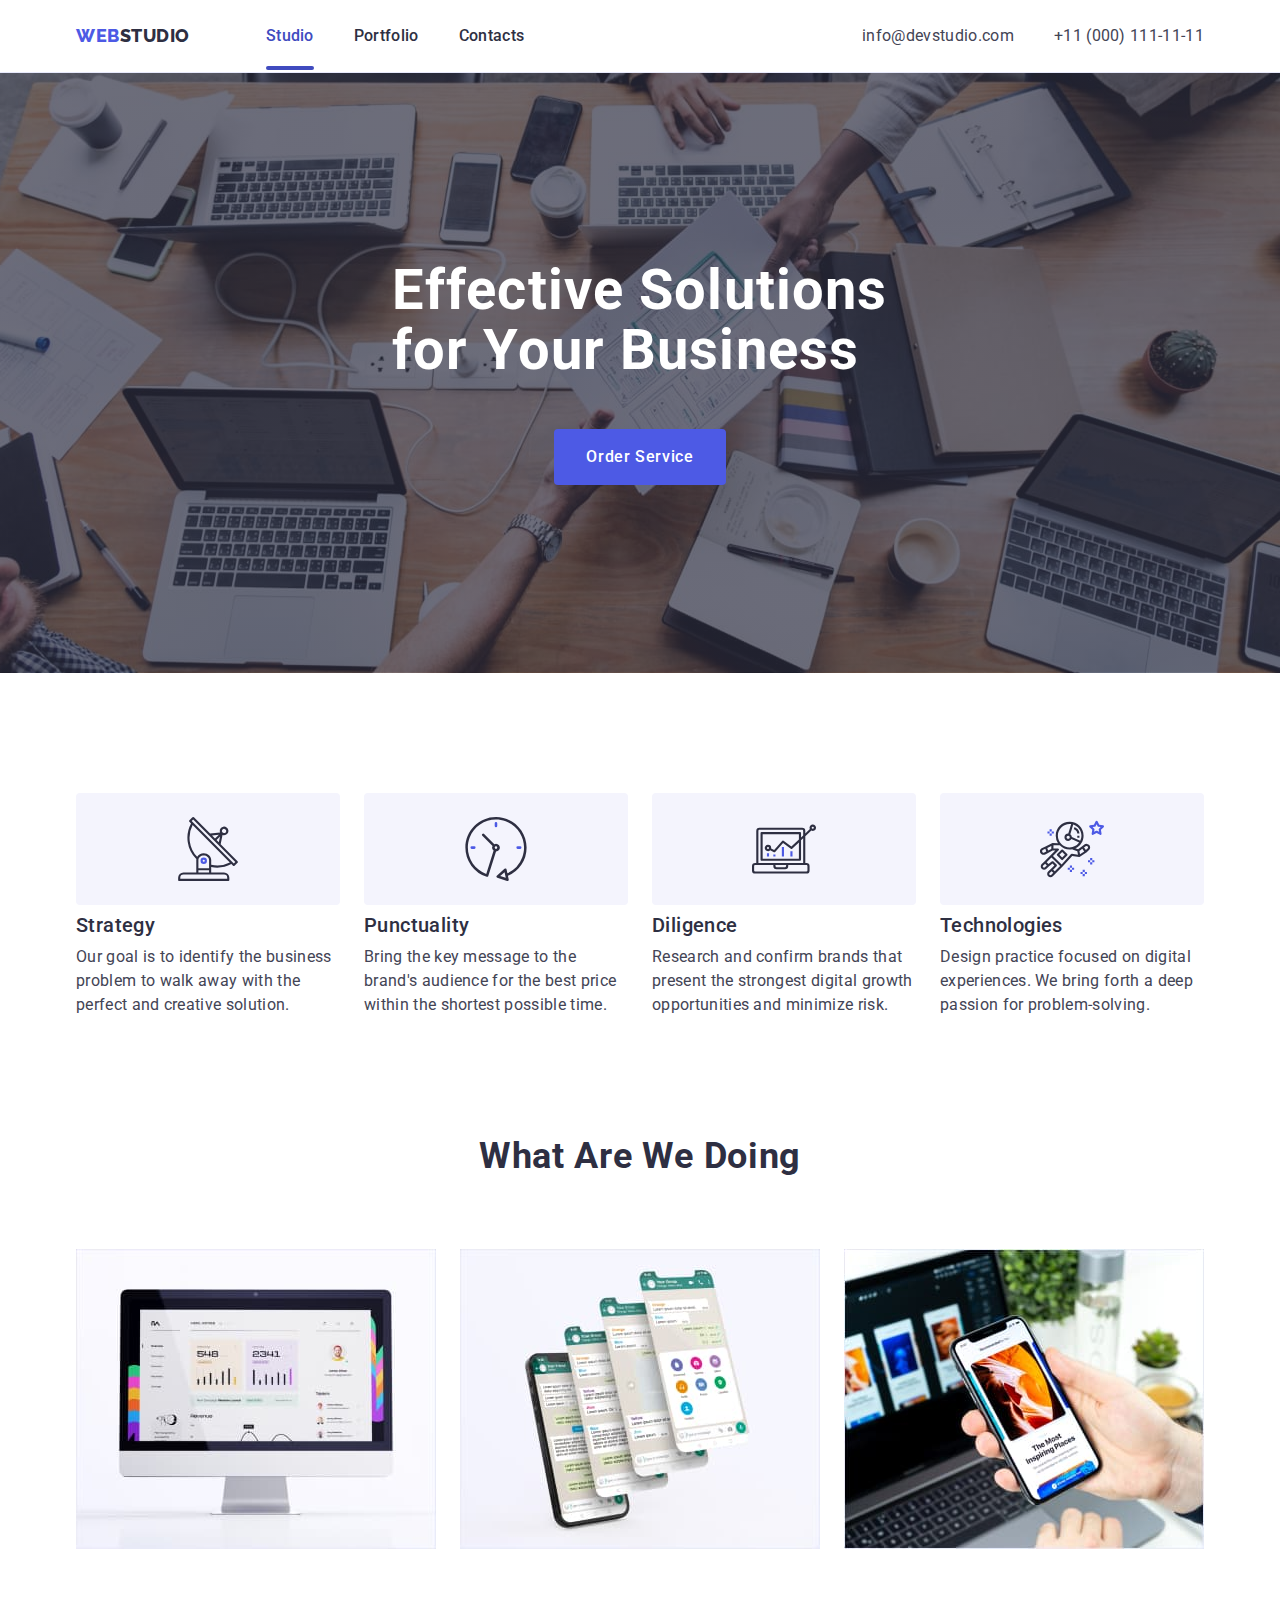
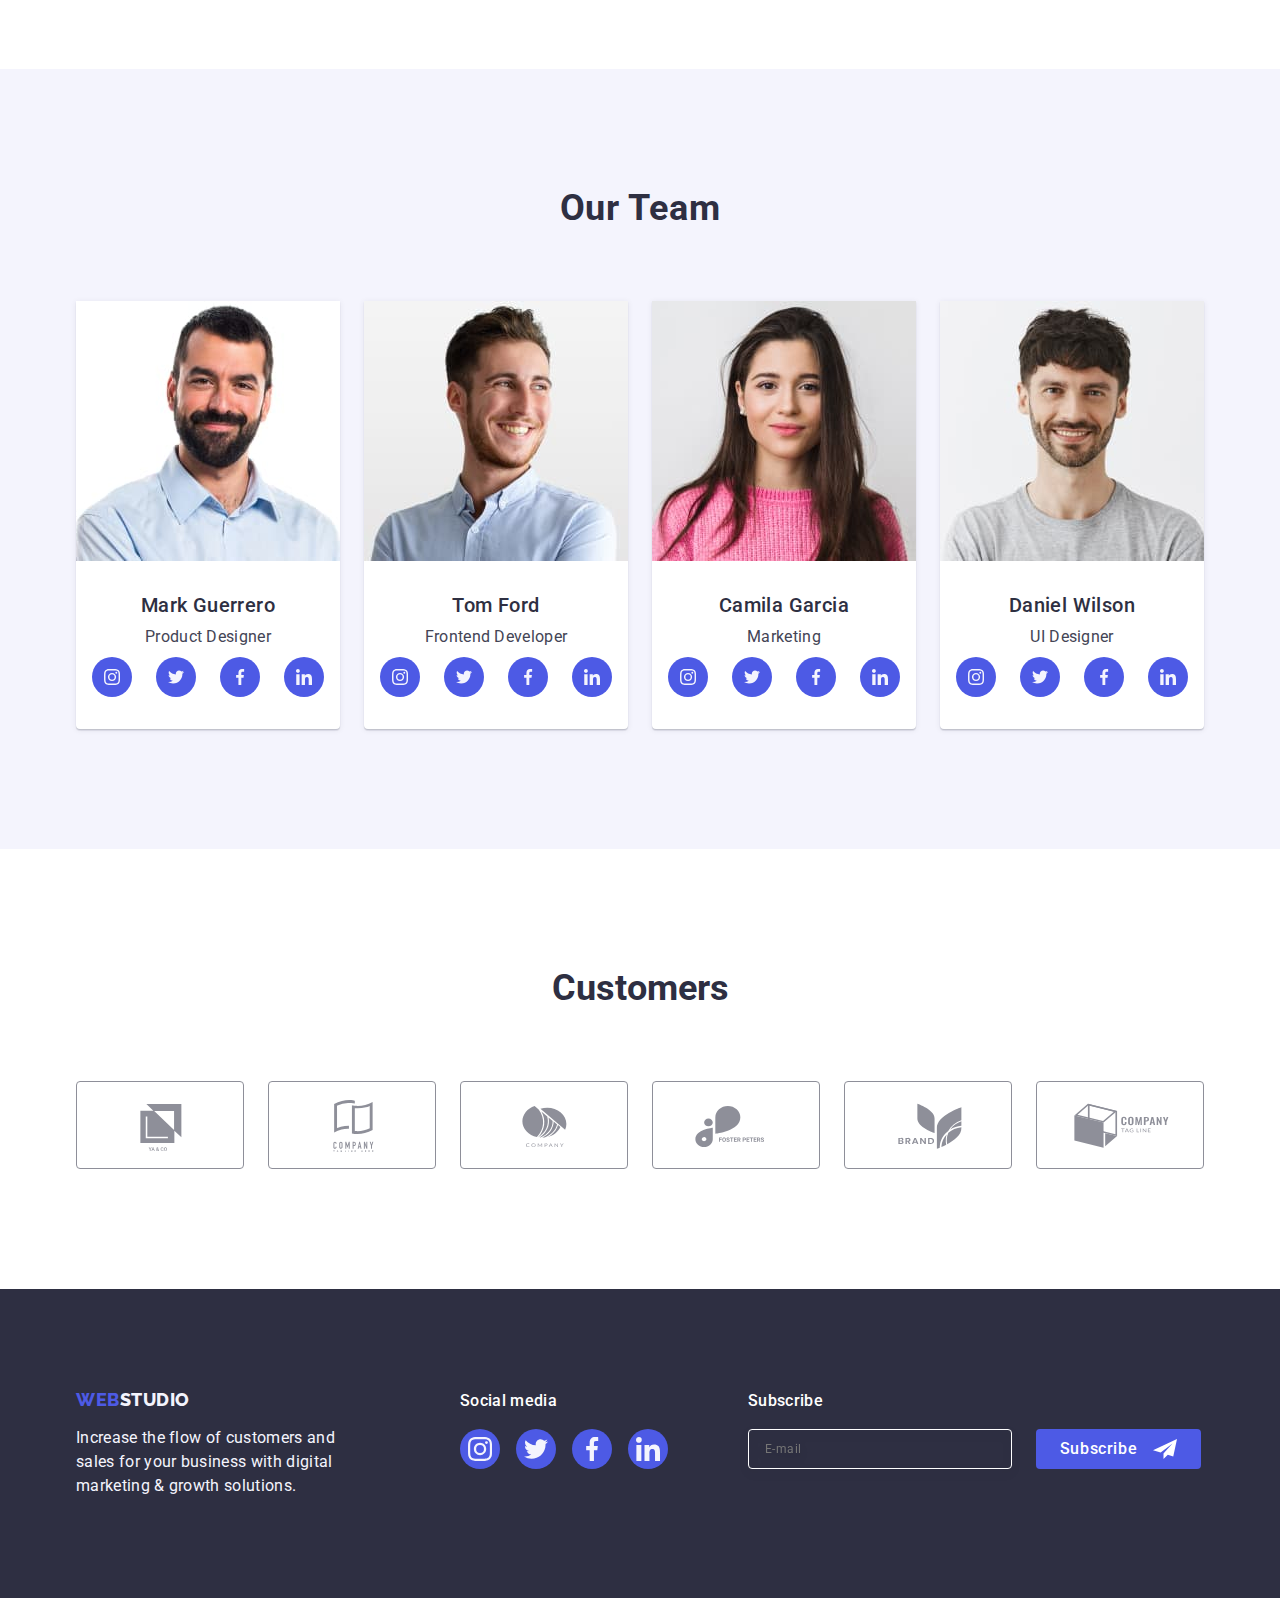
==== index.html @ e128f33f "Initial commit" ====
<!DOCTYPE html>
<html lang="en">
  <head>
    <meta charset="UTF-8" />
    <meta http-equiv="X-UA-Compatible" content="IE=edge" />
    <meta name="viewport" content="width=device-width, initial-scale=1.0" />
    <meta name="description" content="Effective Solutions for Your Business" />
    <title>WEBSTUDIO</title>
    <link type="image/svg" href="./images/header/logo.svg" rel="shortcut icon" />
    <!-- Fonts -->
    <link href="https://fonts.googleapis.com" rel="preconnect" />
    <link href="https://fonts.gstatic.com" rel="preconnect" crossorigin />
    <link
      href="https://fonts.googleapis.com/css2?family=Raleway:wght@800&display=swap"
      rel="stylesheet"
    />
    <link href="https://fonts.googleapis.com" rel="preconnect" />
    <link href="https://fonts.gstatic.com" rel="preconnect" crossorigin />
    <link
      href="https://fonts.googleapis.com/css2?family=Raleway:wght@800&family=Roboto:wght@400;500;700;900&display=swap"
      rel="stylesheet"
    />

    <!-- Normalize -->
    <link
      rel="stylesheet"
      href="https://cdn.jsdelivr.net/npm/modern-normalize@2.0.0/modern-normalize.min.css"
    />

    <!-- Custom styles -->
    <link href="./css/styles.css" rel="stylesheet" />
  </head>
  <body class="page">
    <!-- Header section -->
    <header class="header" id="header">
      <div class="header-container container">
        <nav class="header-nav">
          <a class="header-logo link" href="./index.html">
            Web<span class="logo-durkground">Studio</span>
          </a>
          <ul class="header-list list">
            <li class="header-item">
              <a class="header-link active" href="./index.html">Studio</a>
            </li>
            <li class="header-item">
              <a class="header-link link" href="./portfolio.html">Portfolio</a>
            </li>
            <li class="header-item">
              <a class="header-link link" href>Contacts</a>
            </li>
          </ul>
        </nav>
        <address class="address" id="Con">
          <ul class="address-list">
            <li class="header-contacts-mail">
              <a class="header-contacts link" href="mailto:info@devstudio.com"
                >info@devstudio.com</a
              >
            </li>
            <li class="header-contacts-tel">
              <a class="header-contacts link" href="tel:+110001111111">+11 (000) 111-11-11</a>
            </li>
          </ul>
        </address>
      </div>
    </header>
    <!-- Main block -->
    <main class="main">
      <!-- Hero section -->
      <section class="hero-section" id="section">
        <div class="hero-section-container container">
          <h1 class="hero-title"> Effective Solutions for Your Business </h1>
          <button class="hero-btn" type="button" data-modal-open>Order Service</button>
        </div>
      </section>
      <!--Section 1-->
      <section class="onesection">
        <div class="onesection-container container">
          <h2 class="title visually-hidden">SPDT</h2>
          <ul class="onesection-list list">
            <li class="onesection-item">
              <div class="spdt-thumb">
                <svg class="spdt-icon" width="64" height="64">
                  <use href="./images/icons.svg#icon-antenna"></use>
                </svg>
              </div>
              <h3 class="onesection-subtitle">Strategy</h3>
              <p class="onesection-desc"
                >Our goal is to identify the business problem to walk away with the perfect and
                creative solution.</p
              >
            </li>
            <li class="onesection-item">
              <div class="spdt-thumb">
                <svg class="spdt-icon" width="64" height="64">
                  <use href="./images/icons.svg#icon-clock"></use>
                </svg>
              </div>
              <h3 class="onesection-subtitle">Punctuality</h3>
              <p class="onesection-desc"
                >Bring the key message to the brand's audience for the best price within the
                shortest possible time.</p
              >
            </li>
            <li class="onesection-item">
              <div class="spdt-thumb">
                <svg class="spdt-icon" width="64" height="64">
                  <use href="./images/icons.svg#icon-diagram"></use>
                </svg>
              </div>
              <h3 class="onesection-subtitle">Diligence</h3>
              <p class="onesection-desc"
                >Research and confirm brands that present the strongest digital growth opportunities
                and minimize risk.</p
              >
            </li>
            <li class="onesection-item">
              <div class="spdt-thumb">
                <svg class="spdt-icon" width="64" height="64">
                  <use href="./images/icons.svg#icon-astronaut"></use>
                </svg>
              </div>
              <h3 class="onesection-subtitle">Technologies</h3>
              <p class="onesection-desc"
                >Design practice focused on digital experiences. We bring forth a deep passion for
                problem-solving.</p
              >
            </li>
          </ul>
        </div>
      </section>
      <!--Section 2-->
      <section class="two-section">
        <div class="container">
          <h2 class="section-title">What are we doing</h2>
          <ul class="two-list list">
            <li class="two-item">
              <img
                src="./images/section-2/img-1.jpg"
                alt="computer monitor"
                width="360"
                height="300"
              />
            </li>
            <li class="two-item">
              <img
                src="./images/section-2/img-2.jpg"
                alt="smart  phone screens"
                width="360"
                height="300"
              />
            </li>
            <li class="two-item">
              <img
                src="./images/section-2/img-3.jpg"
                alt="smartphone in hand on the background of a laptop"
                width="360"
                height="300"
              />
            </li>
          </ul>
        </div>
      </section>
      <!--Section 3-->
      <section class="three-section">
        <div class="container">
          <h2 class="section-title">Our Team</h2>
          <ul class="three-list list">
            <li class="three-item">
              <img
                src="./images/section-3/img-1.jpg"
                alt="Mark Guerrero Product Designer"
                width="264"
                height="260"
              />
              <div class="name">
                <h3 class="subtitle-team">Mark Guerrero</h3>
                <p class="team-desc">Product Designer</p>
                <ul class="social-list">
                  <li class="social-networks">
                    <a class="social-soc" href="">
                      <svg class="social-icon" width="16" height="16">
                        <use href="./images/icons.svg#icon-instagram"></use>
                      </svg>
                    </a>
                  </li>
                  <li class="social-networks">
                    <a class="social-soc" href="">
                      <svg class="social-icon" width="16" height="16">
                        <use href="./images/icons.svg#icon-twitter"></use>
                      </svg>
                    </a>
                  </li>
                  <li class="social-networks">
                    <a class="social-soc" href="">
                      <svg class="social-icon" width="16" height="16">
                        <use href="./images/icons.svg#icon-facebook"></use>
                      </svg>
                    </a>
                  </li>
                  <li class="social-networks">
                    <a class="social-soc" href="">
                      <svg class="social-icon" width="16" height="16">
                        <use href="./images/icons.svg#icon-linkedin"></use>
                      </svg>
                    </a>
                  </li>
                </ul>
              </div>
            </li>
            <li class="three-item">
              <img
                src="./images/section-3/img-2.jpg"
                alt="Tom Ford Frontend Developer"
                width="264"
                height="260"
              />
              <div class="name">
                <h3 class="subtitle-team">Tom Ford</h3>
                <p class="team-desc">Frontend Developer</p>
                <ul class="social-list">
                  <li class="social-networks">
                    <a class="social-soc" href="">
                      <svg class="social-icon" width="16" height="16">
                        <use href="./images/icons.svg#icon-instagram"></use>
                      </svg>
                    </a>
                  </li>
                  <li class="social-networks">
                    <a class="social-soc" href="">
                      <svg class="social-icon" width="16" height="16">
                        <use href="./images/icons.svg#icon-twitter"></use>
                      </svg>
                    </a>
                  </li>
                  <li class="social-networks">
                    <a class="social-soc" href="">
                      <svg class="social-icon" width="16" height="16">
                        <use href="./images/icons.svg#icon-facebook"></use>
                      </svg>
                    </a>
                  </li>
                  <li class="social-networks">
                    <a class="social-soc" href="">
                      <svg class="social-icon" width="16" height="16">
                        <use href="./images/icons.svg#icon-linkedin"></use>
                      </svg>
                    </a>
                  </li>
                </ul>
              </div>
            </li>
            <li class="three-item">
              <img
                src="./images/section-3/img-3.jpg"
                alt="Camila Garcia Marketing"
                width="264"
                height="260"
              />
              <div class="name">
                <h3 class="subtitle-team">Camila Garcia</h3>
                <p class="team-desc">Marketing</p>
                <ul class="social-list">
                  <li class="social-networks">
                    <a class="social-soc" href="">
                      <svg class="social-icon" width="16" height="16">
                        <use href="./images/icons.svg#icon-instagram"></use>
                      </svg>
                    </a>
                  </li>
                  <li class="social-networks">
                    <a class="social-soc" href="">
                      <svg class="social-icon" width="16" height="16">
                        <use href="./images/icons.svg#icon-twitter"></use>
                      </svg>
                    </a>
                  </li>
                  <li class="social-networks">
                    <a class="social-soc" href="">
                      <svg class="social-icon" width="16" height="16">
                        <use href="./images/icons.svg#icon-facebook"></use>
                      </svg>
                    </a>
                  </li>
                  <li class="social-networks">
                    <a class="social-soc" href="">
                      <svg class="social-icon" width="16" height="16">
                        <use href="./images/icons.svg#icon-linkedin"></use>
                      </svg>
                    </a>
                  </li>
                </ul>
              </div>
            </li>
            <li class="three-item">
              <img
                src="./images/section-3/img-4.jpg"
                alt="Daniel Wilson UI Designer"
                width="264"
                height="260"
              />
              <div class="name">
                <h3 class="subtitle-team">Daniel Wilson</h3>
                <p class="team-desc">UI Designer</p>
                <ul class="social-list">
                  <li class="social-networks">
                    <a class="social-soc" href="">
                      <svg class="social-icon" width="16" height="16">
                        <use href="./images/icons.svg#icon-instagram"></use>
                      </svg>
                    </a>
                  </li>
                  <li class="social-networks">
                    <a class="social-soc" href="">
                      <svg class="social-icon" width="16" height="16">
                        <use href="./images/icons.svg#icon-twitter"></use>
                      </svg>
                    </a>
                  </li>
                  <li class="social-networks">
                    <a class="social-soc" href="">
                      <svg class="social-icon" width="16" height="16">
                        <use href="./images/icons.svg#icon-facebook"></use>
                      </svg>
                    </a>
                  </li>
                  <li class="social-networks">
                    <a class="social-soc" href="">
                      <svg class="social-icon" width="16" height="16">
                        <use href="./images/icons.svg#icon-linkedin"></use>
                      </svg>
                    </a>
                  </li>
                </ul>
              </div>
            </li>
          </ul>
        </div>
      </section>
      <!--  Section 4 -->
      <section class="four-section">
        <div class="four-section-container container">
          <h2 class="four-section-title"> Customers </h2>
          <ul class="client-list">
            <li class="four-item">
              <a class="four-network" href="">
                <svg class="cus-icon" width="104" height="56">
                  <use href="./images/icons.svg#icon-Logo1"></use>
                </svg>
              </a>
            </li>
            <li class="four-item">
              <a class="four-network" href="">
                <svg class="cus-icon" width="104" height="56">
                  <use href="./images/icons.svg#icon-Logo2"></use>
                </svg>
              </a>
            </li>
            <li class="four-item">
              <a class="four-network" href="">
                <svg class="cus-icon" width="104" height="56">
                  <use href="./images/icons.svg#icon-Logo3"></use>
                </svg>
              </a>
            </li>
            <li class="four-item">
              <a class="four-network" href="">
                <svg class="cus-icon" width="104" height="56">
                  <use href="./images/icons.svg#icon-Logo4"></use>
                </svg>
              </a>
            </li>
            <li class="four-item">
              <a class="four-network" href="">
                <svg class="cus-icon" width="104" height="56">
                  <use href="./images/icons.svg#icon-Logo5"></use>
                </svg>
              </a>
            </li>
            <li class="four-item">
              <a class="four-network" href="">
                <svg class="cus-icon" width="104" height="56">
                  <use href="./images/icons.svg#icon-Logo6"></use>
                </svg>
              </a>
            </li>
          </ul>
        </div>
      </section>
    </main>
    <!-- Footer section -->
    <footer class="footer">
      <div class="footer-container container">
        <div class="footer-logo-p">
          <a class="footer-logo link" href="./index.html">
            Web<span class="logo-lightground">Studio</span>
          </a>
          <p class="footer-text">
            Increase the flow of customers and sales for your business with digital marketing &
            growth solutions.
          </p>
        </div>
        <div class="footer-social">
          <p class="footer-social-text"> Social media </p>
          <ul class="footer-social-list">
            <li class="social-item">
              <a class="social-sss" href="">
                <svg class="social-icons" width="24" height="24">
                  <use href="./images/icons.svg#icon-instagram"></use>
                </svg>
              </a>
            </li>
            <li class="social-item">
              <a class="social-sss" href="">
                <svg class="social-icons" width="24" height="24">
                  <use href="./images/icons.svg#icon-twitter"></use>
                </svg>
              </a> </li
            ><li class="social-item">
              <a class="social-sss" href="">
                <svg class="social-icons" width="24" height="24">
                  <use href="./images/icons.svg#icon-facebook"></use>
                </svg>
              </a> </li
            ><li class="social-item">
              <a class="social-sss" href="">
                <svg class="social-icons" width="24" height="24">
                  <use href="./images/icons.svg#icon-linkedin"></use>
                </svg>
              </a>
            </li>
          </ul>
        </div>
        <div class="footer-bottom">
          <p class="footer-bottom-text">Subscribe</p>
          <form class="subscribe-form" name="subscribe_form">
            <label class="subscribe-form-label">
              <input
                class="subscribe-form-input"
                type="email"
                name="subscribe-form-email"
                placeholder="E-mail"
              />
            </label>
            <button class="footer-btn" type="submit">
              Subscribe
              <svg class="footer-btn-icon" width="24" height="24">
                <use href="./images/icons.svg#icon-send"></use>
              </svg>
            </button>
          </form>
        </div>
      </div>
    </footer>

    <!-- Modal window -->
    <div class="backdrop is-hidden" data-modal>
      <div class="modal">
        <button class="modal-btn" type="button" data-modal-close>
          <svg class="modal-icon" width="8" height="8">
            <use href="./images/icons.svg#icon-x-close"></use>
          </svg>
        </button>
        <p class="modal-caption">Leave your contacts and we will call you back</p>
        <form class="modal-form">
          <div class="modal-form-field">
            <label class="modal-form-label" for="user-name">Name</label>
            <div class="modal-form-forinput">
              <input class="modal-form-input" id="user-name" name="user-name" type="text" />
              <svg class="modal-form-icon" width="18" height="24">
                <use href="./images/icons.svg#name-icon"></use>
              </svg>
            </div>
          </div>
          <div class="modal-form-field">
            <label class="modal-form-label" for="user-phone">Phone</label>
            <div class="modal-form-forinput">
              <input class="modal-form-input" id="user-phone" name="user-phone" type="text" />
              <svg class="modal-form-icon" width="18" height="24">
                <use href="./images/icons.svg#phone-icon"></use>
              </svg>
            </div>
          </div>
          <div class="modal-form-field">
            <label class="modal-form-label" for="user-email">Email</label>
            <div class="modal-form-forinput">
              <input class="modal-form-input" id="user-email" name="user-email" type="text" />
              <svg class="modal-form-icon" width="18" height="24">
                <use href="./images/icons.svg#email-icon"></use>
              </svg>
            </div>
          </div>
          <div class="modal-form-comment">
            <label class="modal-form-label" for="user-comment">Comment</label>
            <textarea
              class="modal-form-text"
              id="user-comment"
              name="user-comment"
              placeholder="Text input"
            ></textarea>
          </div>
          <div class="modal-form-agree">
            <input
              class="modal-form-checkbox visually-hidden"
              id="user-privacy"
              type="checkbox"
              value="true"
              name="user-privacy"
            />
            <label class="modal-form-agreement" for="user-privacy">
              <span class="modal-form-custom-checkbox">
                <svg class="modal-form-checkbox-icon" width="10" height="8">
                  <use href="./images/icons.svg#icon-vector"></use>
                </svg>
              </span>
              I accept the terms and conditions of the
              <a class="modal-form-link" href="#">Privacy Policy</a>
            </label>
          </div>
          <button class="modal-form-btn" type="submit">Send</button>
        </form>
      </div>
    </div>

    <script src="./js/modal.js"></script>
  </body>
</html>
---- css/styles.css ----
:root {
  /* Font */
  --primary-font: Roboto, sans-serif;
  --secondary-font: Raleway, sans-serif;

  /* Colors */
  --main-dark-cl: #111111;
  --main-light-cl: #ffffff;
  --accent-cl: #2e2f42;
  --accent-hh: #434455;
  --accent-bt: #4d5ae5;
  --accent-btbg: #f4f4fd;

  /* Others */
}
/*common styles*/
.page {
  font-family: 'Roboto', sans-serif;
  color: #434455;
  background-color: #ffffff;
}
/* Reset */
h1,
h2,
h3,
h4,
h5,
h6,
p {
  margin: 0;
}

img {
  display: block;
}

.list,
ul,
ol {
  list-style: none;
  margin: 0;
  padding: 0;
}

.link,
a {
  color: currentColor;
  text-decoration: none;
}

.btn,
button {
  font-family: inherit;
  cursor: pointer;
}

/* Base styles */

.container {
  width: 1158px;
  margin-left: auto;
  margin-right: auto;
  padding-left: 15px;
  padding-right: 15px;
}

/*header*/
.header {
  border-bottom: 1px solid #e7e9fc;
  box-shadow: 0px 2px 1px rgba(46, 47, 66, 0.08), 0px 1px 1px rgba(46, 47, 66, 0.16),
    0px 1px 6px rgba(46, 47, 66, 0.08);
}

.header-container {
  display: flex;
  align-items: center;
  justify-content: space-between;
}

.header-nav {
  display: flex;
  align-items: center;
  padding: 24px 0;
}

.header-logo {
  display: flex;
  align-items: center;
  margin-right: 76px;
  font-family: 'Raleway', sans-serif;
  font-weight: 800;
  font-size: 18px;
  line-height: 1.17;
  color: var(--accent-bt);
  letter-spacing: 0.03em;
  text-transform: uppercase;
}

.logo-durkground {
  color: #2e2f42;
}

.header-list {
  display: flex;
  align-items: center;
  gap: 40px;
  list-style: none;
  font-weight: 500;
  line-height: 1.5;
  letter-spacing: 0.02em;
  color: var(--accent-cl);
  text-decoration: none;
}

.header-item {
}

.header-link {
  position: relative;
  padding-top: 24px;
  padding-bottom: 24px;
  text-decoration: none;
  font-weight: 500;
  line-height: 1.5;
  letter-spacing: 0.02em;
  color: var(--accent-cl);

  transition: color 250ms cubic-bezier(0.4, 0, 0.2, 1);
}

.header .link:hover,
.header .link:focus {
  color: #404bbf;
}

.header-link.active {
  color: #404bbf;
}

.header-link.active::after {
  content: '';
  position: absolute;
  left: 0;
  bottom: -1px;
  height: 4px;
  width: 100%;
  color: #404bbf;
  background-color: #404bbf;
  border-radius: 2px;
}

.address {
  font-style: normal;
  line-height: 1.5;
  letter-spacing: 0.02em;
}
.address-list {
  font-weight: 400;
  display: flex;
  align-items: center;
  gap: 40px;
  list-style: none;
  line-height: 1.5;
  letter-spacing: 0.02em;
  color: #434455;
}

.header-contacts-mail {
}

.header-contacts {
  transition: color 250ms cubic-bezier(0.4, 0, 0.2, 1);
}

.header-contacts-tel {
}

/*hero*/
.hero-section {
  padding-top: 188px;
  padding-bottom: 188px;

  background: #2e2f42;
  margin: 0 auto;
  background-image: linear-gradient(rgba(46, 47, 66, 0.7), rgba(46, 47, 66, 0.7)),
    url(../images/hero-image/people-office.jpg);
  max-width: 1440px;
  background-repeat: no-repeat;
  background-position: center;
  background-size: cover;
}

.hero-section-container {
}

.hero-title {
  max-width: 496px;
  margin-bottom: 56px;
  display: block;
  margin: 0 auto;

  margin-bottom: 48px;
  font-weight: 700;
  font-size: 56px;
  line-height: 1.07;
  letter-spacing: 0.02em;
  color: var(--main-light-cl);
}

.hero-btn {
  display: block;
  margin: 0 auto;
  padding: 16px 32px;
  min-width: 169px;
  height: 56px;
  border: none;
  font-weight: 500;
  font-size: 16px;
  line-height: 1.5;
  color: var(--main-light-cl);
  background-color: var(--accent-bt);
  border-radius: 4px;
  letter-spacing: 0.04em;
  cursor: pointer;
  transition: background-color 250ms cubic-bezier(0.4, 0, 0.2, 1);
}
.hero-btn:hover,
.hero-btn:focus {
  background-color: #404bbf;
}

/*one*/
.onesection {
  padding-top: 120px;
  padding-bottom: 120px;
}

.visually-hidden {
  position: absolute;
  width: 1px;
  height: 1px;
  margin: -1px;
  border: 0;
  padding: 0;

  white-space: nowrap;
  clip-path: inset(100%);
  clip: rect(0 0 0 0);
  overflow: hidden;
}

.onesection-list {
  gap: 24px;
  list-style: none;
  display: flex;
  justify-content: space-between;
}
.onesection-item {
  width: 264px;
}

.onesection-subtitle {
  margin-bottom: 8px;
  font-weight: 500;
  font-size: 20px;
  line-height: 1.2;
  letter-spacing: 0.02em;
  color: var(--accent-cl);
}

.onesection-desc {
  font-size: 16px;
  line-height: 1.5;
  letter-spacing: 0.02em;
  color: var(--accent-hh);
}

.spdt-thumb {
  display: flex;
  align-items: center;
  justify-content: center;
  height: 112px;
  background-color: #f4f4fd;
  border-radius: 4px;
  margin-bottom: 8px;
}

/*two*/
.two-section {
  padding-bottom: 120px;
}

.section-title {
  margin-bottom: 72px;
  font-weight: 700;
  font-size: 36px;
  line-height: 1.11;
  text-align: center;
  letter-spacing: 0.02em;
  text-transform: capitalize;
  color: #2e2f42;
}
.two-list {
  display: flex;
  gap: 24px;
  justify-content: space-between;
}

/*three*/
.three-section {
  padding-top: 120px;
  padding-bottom: 120px;
  background-color: var(--accent-btbg);
}

.section-title {
  font-size: 36px;
  line-height: 1.11;
  text-align: center;
  letter-spacing: 0.02em;
  text-transform: capitalize;
  color: var(--accent-cl);
}

.three-list {
  display: flex;
  gap: 24px;
  justify-content: space-between;
}

.subtitle-team {
  margin-bottom: 8px;
  text-align: center;
  font-weight: 500;
  font-size: 20px;
  line-height: 1.2;
  letter-spacing: 0.02em;
  color: #2e2f42;
}
.team-desc {
  text-align: center;
  font-weight: 400;
  font-size: 16px;
  line-height: 1.5;
  letter-spacing: 0.02em;
  color: #434455;
  margin-bottom: 8px;
}

.name {
  padding: 32px 0;
}

.social-list {
  display: flex;
  justify-content: center;
  gap: 24px;
}

.social-networks {
  width: 40px;
  height: 40px;
}

.social-soc {
  width: 100%;
  height: 100%;
  background-color: var(--accent-bt);
  border-radius: 50%;
  display: flex;
  align-items: center;
  justify-content: center;

  transition: background-color 250ms cubic-bezier(0.4, 0, 0.2, 1);
}

.social-soc:hover,
.social-soc:focus {
  background-color: #404bbf;
}

.social-icon {
  fill: var(--accent-btbg);
}

.three-item {
  border-radius: 0px 0px 4px 4px;
  background-color: #ffffff;
  box-shadow: 0px 1px 6px rgba(46, 47, 66, 0.08), 0px 1px 1px rgba(46, 47, 66, 0.16),
    0px 2px 1px rgba(46, 47, 66, 0.08);
}

/*four*/
.four-section {
  padding-top: 120px;
  padding-bottom: 120px;
}

.four-section-title {
  font-size: 36px;
  line-height: 1.11;
  color: var(--accent-cl);
  margin-bottom: 72px;
  text-align: center;
}

.client-list {
  display: flex;
  gap: 24px;
}

.four-item {
  width: calc((100% - 120px) / 6);
  height: 88px;
}

.four-network {
  width: 100%;
  height: 100%;
  border: 1px solid #8e8f99;
  border-radius: 4px;
  display: flex;
  align-items: center;
  justify-content: center;
  color: #8e8f99;
  transition: border-color 250ms cubic-bezier(0.4, 0, 0.2, 1),
    color 250ms cubic-bezier(0.4, 0, 0.2, 1);
}

.four-network:hover,
.four-network:focus {
  border-color: #404bbf;
  color: #404bbf;
}

.cus-icon {
  fill: currentColor;
}

/*portfolio*/
.section-portfolio {
  padding-top: 96px;
  padding-bottom: 120px;
}

.section-portfolio-list {
  display: flex;
  justify-content: center;
  margin-bottom: 72px;
  gap: 24px;
}

.portfolio-btn-one {
  padding: 12px 24px;
  border: 1px solid #e7e9fc;
  border-radius: 4px;
  font-family: 'Roboto', sans-serif;
  font-weight: 500;
  font-size: 16px;
  line-height: 1.5;
  letter-spacing: 0.04em;
  cursor: pointer;
  color: var(--accent-bt);
  background-color: var(--accent-btbg);

  transition: color 250ms cubic-bezier(0.4, 0, 0.2, 1),
    background-color 250ms cubic-bezier(0.4, 0, 0.2, 1),
    border-color 250ms cubic-bezier(0.4, 0, 0.2, 1), box-shadow 250ms cubic-bezier(0.4, 0, 0.2, 1);
}

.portfolio-btn-one:hover,
.portfolio-btn-one:focus {
  color: #ffffff;
  box-shadow: 0px 3px 1px rgba(0, 0, 0, 0.1), 0px 2px 1px rgba(0, 0, 0, 0.08),
    0px 2px 2px rgba(0, 0, 0, 0.12);
  border: 1px solid transparent;
  background-color: #404bbf;
}

.portfolio-img-list {
  display: flex;
  flex-wrap: wrap;
  column-gap: 24px;
  row-gap: 48px;

  list-style: none;
}

.portfolio-img-link {
  display: block;
  transition: box-shadow 250ms cubic-bezier(0.4, 0, 0.2, 1);
}

.portfolio-img-hov {
  position: relative;
  overflow: hidden;
}

.portfolio-img-text {
  position: absolute;
  top: 0;
  font-size: 16px;
  line-height: 1.5;
  letter-spacing: 0.02em;
  color: var(--accent-btbg);
  padding: 40px 32px;
  background-color: #4d5ae5;
  height: 100%;
  width: 100%;
  transform: translateY(100%);
  transition: transform 250ms cubic-bezier(0.4, 0, 0.2, 1);
}

.portfolio-img-link:hover {
  box-shadow: 0px 1px 6px rgba(46, 47, 66, 0.08), 0px 1px 1px rgba(46, 47, 66, 0.16),
    0px 2px 1px rgba(46, 47, 66, 0.08);
}

.portfolio-img-link:hover .portfolio-img-text {
  transform: translateY(0%);
}

.img-title-border {
  padding: 32px 16px;
  border: 1px solid #e7e9fc;

  border-top: none;
}

.portfolio-img-item {
  text-decoration: none;
  display: inline-block;
}

.portfolio-subtitle {
  font-weight: 500;
  font-size: 20px;
  line-height: 1.2;
  letter-spacing: 0.02em;
  color: var(--accent-cl);
  margin-bottom: 8px;
}

.portfolio-par {
  font-size: 16px;
  line-height: 1.5;
  letter-spacing: 0.02em;
  color: var(--accent-hh);
}

/*footer*/
.footer {
  padding-top: 100px;
  padding-bottom: 100px;

  background: #2e2f42;
}

.footer-container {
  display: flex;
  align-items: baseline;
}

.footer-logo-p {
  margin-right: 120px;
}

.footer-logo {
  display: inline-block;
  margin-bottom: 16px;

  font-family: 'Raleway', sans-serif;
  font-weight: 800;
  font-size: 18px;
  line-height: 1.17;
  letter-spacing: 0.03em;
  text-transform: uppercase;
  color: #4d5ae5;
}

.logo-lightground {
  color: #f4f4fd;
}
.footer-text {
  display: block;

  width: 264px;
  line-height: 1.5;
  letter-spacing: 0.02em;
  color: #f4f4fd;
}

.footer-social-text {
  margin-bottom: 16px;
}

.footer-social {
  font-weight: 500;
  font-size: 16px;
  line-height: 1.5;
  letter-spacing: 0.02em;
  color: var(--main-light-cl);
  margin-bottom: 16px;
}

.footer-social-list {
  display: flex;
  gap: 16px;
}

.social-item {
  width: 40px;
  height: 40px;
}

.social-sss {
  width: 100%;
  height: 100%;
  background-color: var(--accent-bt);
  border-radius: 50%;
  display: flex;
  align-items: center;
  justify-content: center;
  transition: background-color 250ms cubic-bezier(0.4, 0, 0.2, 1);
}

.social-sss:hover,
.social-sss:focus {
  background-color: #31d0aa;
}

.social-icons {
  fill: var(--accent-btbg);
}

.footer-bottom {
}

.footer-bottom-text {
  margin-bottom: 16px;
  font-weight: 500;
  font-size: 16px;
  line-height: 1.5;
  letter-spacing: 0.02em;
  color: #ffffff;
  padding-left: 80px;
}

.subscribe-form {
  display: flex;
  gap: 24px;
}

.subscribe-form-label {
  padding-left: 80px;
}

.subscribe-form-input {
  width: 264px;
  height: 40px;
  border: 1px solid #ffffff;
  background-color: transparent;
  font-size: 12px;
  line-height: 1.5;
  letter-spacing: 0.04em;
  padding-left: 16px;
  filter: drop-shadow(0px 4px 4px rgba(0, 0, 0, 0.15));
  border-radius: 4px;
  color: #ffffff;
}

.footer-btn {
  min-width: 165px;
  height: 40px;
  display: flex;
  justify-content: center;
  align-items: center;
  font-family: 'Roboto', sans-serif;
  font-size: 16px;
  font-weight: 500;
  line-height: 1.5;
  letter-spacing: 0.04em;
  color: #ffffff;
  cursor: pointer;
  background-color: #4d5ae5;
  border: none;
  border-radius: 4px;
}

.footer-btn-icon {
  margin-left: 16px;
}

/*modal window*/

.backdrop {
  position: fixed;
  top: 0;
  left: 0;
  width: 100%;
  height: 100%;
  background-color: rgba(46, 47, 66, 0.4);
  transition: opacity 250ms cubic-bezier(0.4, 0, 0.2, 1),
    visibility 250ms cubic-bezier(0.4, 0, 0.2, 1);
}

.backdrop.is-hidden {
  opacity: 0;
  visibility: hidden;
  pointer-events: none;
}

.modal {
  position: absolute;
  top: 50%;
  left: 50%;
  transform: translate(-50%, -50%) scale(1);
  width: 408px;
  min-height: 584px;
  background: #fcfcfc;
  box-shadow: 0px 1px 1px rgba(0, 0, 0, 0.14), 0px 1px 3px rgba(0, 0, 0, 0.12),
    0px 2px 1px rgba(0, 0, 0, 0.2);
  border-radius: 4px;
  transition: transform 250ms cubic-bezier(0.4, 0, 0.2, 1);
  padding: 72px 24px 24px 24px;
}

.modal-btn {
  position: absolute;
  top: 24px;
  right: 24px;
  width: 24px;
  height: 24px;
  border-radius: 50%;
  display: flex;
  align-items: center;
  justify-content: center;
  background-color: #e7e9fc;
  border: 1px solid rgba(0, 0, 0, 0.1);
  padding: 0;
  cursor: pointer;
  transition: background-color 250ms cubic-bezier(0.4, 0, 0.2, 1),
    border 250ms cubic-bezier(0.4, 0, 0.2, 1);
}

.modal-btn:hover,
.modal-btn:focus {
  background-color: #404bbf;
  border: none;
  fill: #ffffff;
}

.modal-icon {
  transition: fill 250ms cubic-bezier(0.4, 0, 0.2, 1);
}

.modal-caption {
  font-weight: 500;
  font-size: 16px;
  line-height: 1.5;
  text-align: center;
  letter-spacing: 0.02em;
  color: var(--accent-cl);
  margin-bottom: 16px;
}

.modal-form {
}

.modal-form-field {
  margin-bottom: 8px;
}

.modal-form-label {
  font-size: 12px;
  line-height: 1.17;
  letter-spacing: 0.04em;
  color: #8e8f99;
  display: block;
  margin-bottom: 4px;
}

.modal-form-forinput {
  position: relative;
}

.modal-form-input {
  width: 100%;
  height: 40px;
  border: 1px solid rgba(46, 47, 66, 0.4);
  border-radius: 4px;
  background-color: transparent;
  padding-left: 38px;
  outline: transparent;
  transition: border-color 250ms cubic-bezier(0.4, 0, 0.2, 1);
}

.modal-form-input:focus {
  border-color: #4d5ae5;
}

.modal-form-icon {
  position: absolute;
  left: 16px;
  top: 50%;
  transform: translateY(-50%);
  transition: fill 250ms cubic-bezier(0.4, 0, 0.2, 1);
}

.modal-form-input:focus + .modal-form-icon {
  fill: #4d5ae5;
}

.modal-form-comment {
  margin-bottom: 16px;
}

.modal-form-text {
  width: 100%;
  height: 120px;
  font-size: 12px;
  line-height: 1.17;
  letter-spacing: 0.04em;
  color: rgba(46, 47, 66, 0.4);
  border: 1px solid rgba(46, 47, 66, 0.4);
  border-radius: 4px;
  background-color: transparent;
  padding: 8px 16px;
  outline: transparent;
  resize: none;
  transition: border-color 250ms cubic-bezier(0.4, 0, 0.2, 1);
}

.modal-form-text:focus {
  border-color: #4d5ae5;
}

.modal-form-agree {
  margin-bottom: 24px;
}

.modal-form-agreement {
  font-size: 12px;
  line-height: 1.17;
  letter-spacing: 0.04em;
  color: #8e8f99;
}

.modal-form-custom-checkbox {
  width: 16px;
  height: 16px;
  border: 1px solid rgba(46, 47, 66, 0.4);
  border-radius: 2px;
  transition: background-color 250ms cubic-bezier(0.4, 0, 0.2, 1),
    border 250ms cubic-bezier(0.4, 0, 0.2, 1), fill 250ms cubic-bezier(0.4, 0, 0.2, 1);
  display: inline-flex;
  align-items: center;
  justify-content: center;
  fill: transparent;
}

.modal-form-checkbox:checked + .modal-form-agreement .modal-form-custom-checkbox {
  background-color: #404bbf;
  border: none;
  fill: #f4f4fd;
}

.modal-form-link {
  color: var(--accent-bt);
  text-decoration: underline;
}

.modal-form-btn {
  display: block;
  margin: 0 auto;
  min-width: 169px;
  height: 56px;
  font-family: 'Roboto', sans-serif;
  font-size: 16px;
  font-weight: 500;
  line-height: 1.5;
  letter-spacing: 0.04em;
  color: #ffffff;
  cursor: pointer;
  background-color: #4d5ae5;
  border: none;
  border-radius: 4px;
  font-size: 16px;
  font-weight: 500;
  line-height: 1.5;
  letter-spacing: 0.04em;
  color: #ffffff;
  cursor: pointer;
  border-radius: 4px;
  transition: background-color 250ms cubic-bezier(0.4, 0, 0.2, 1);
}
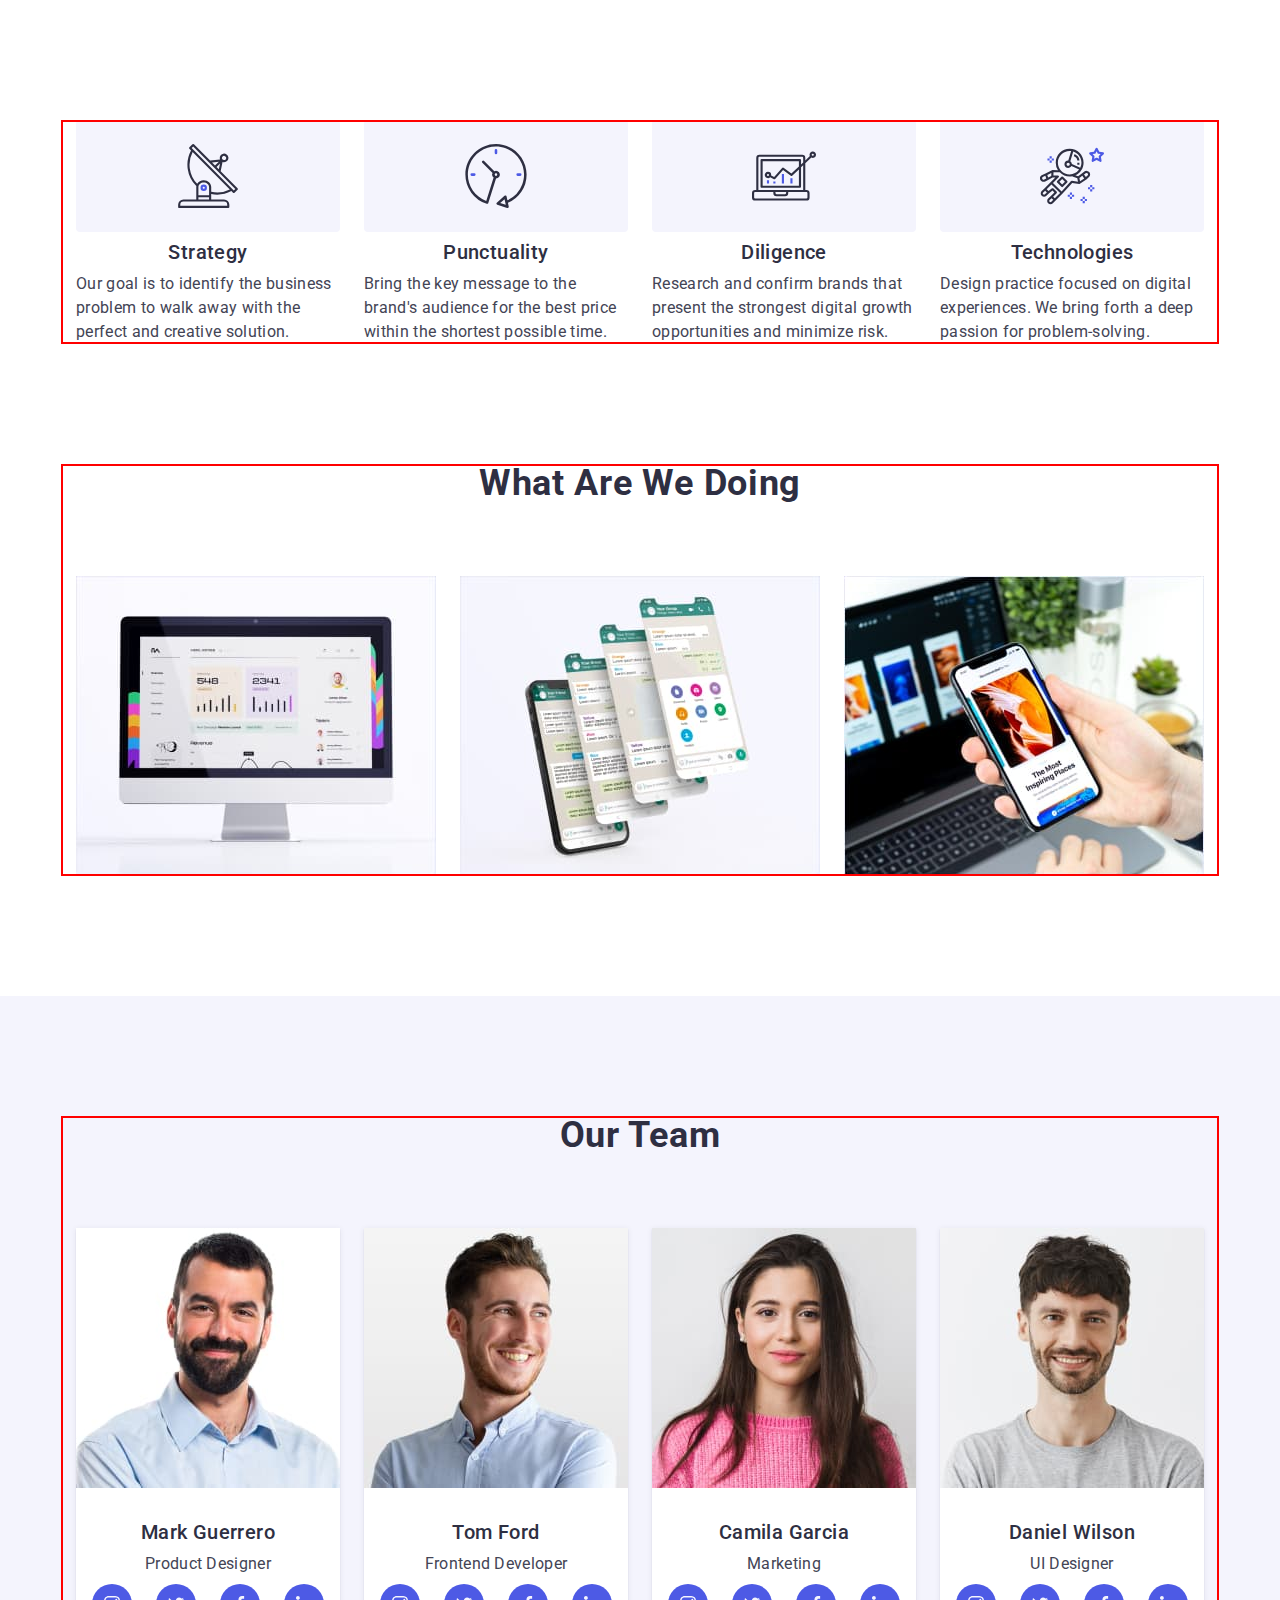
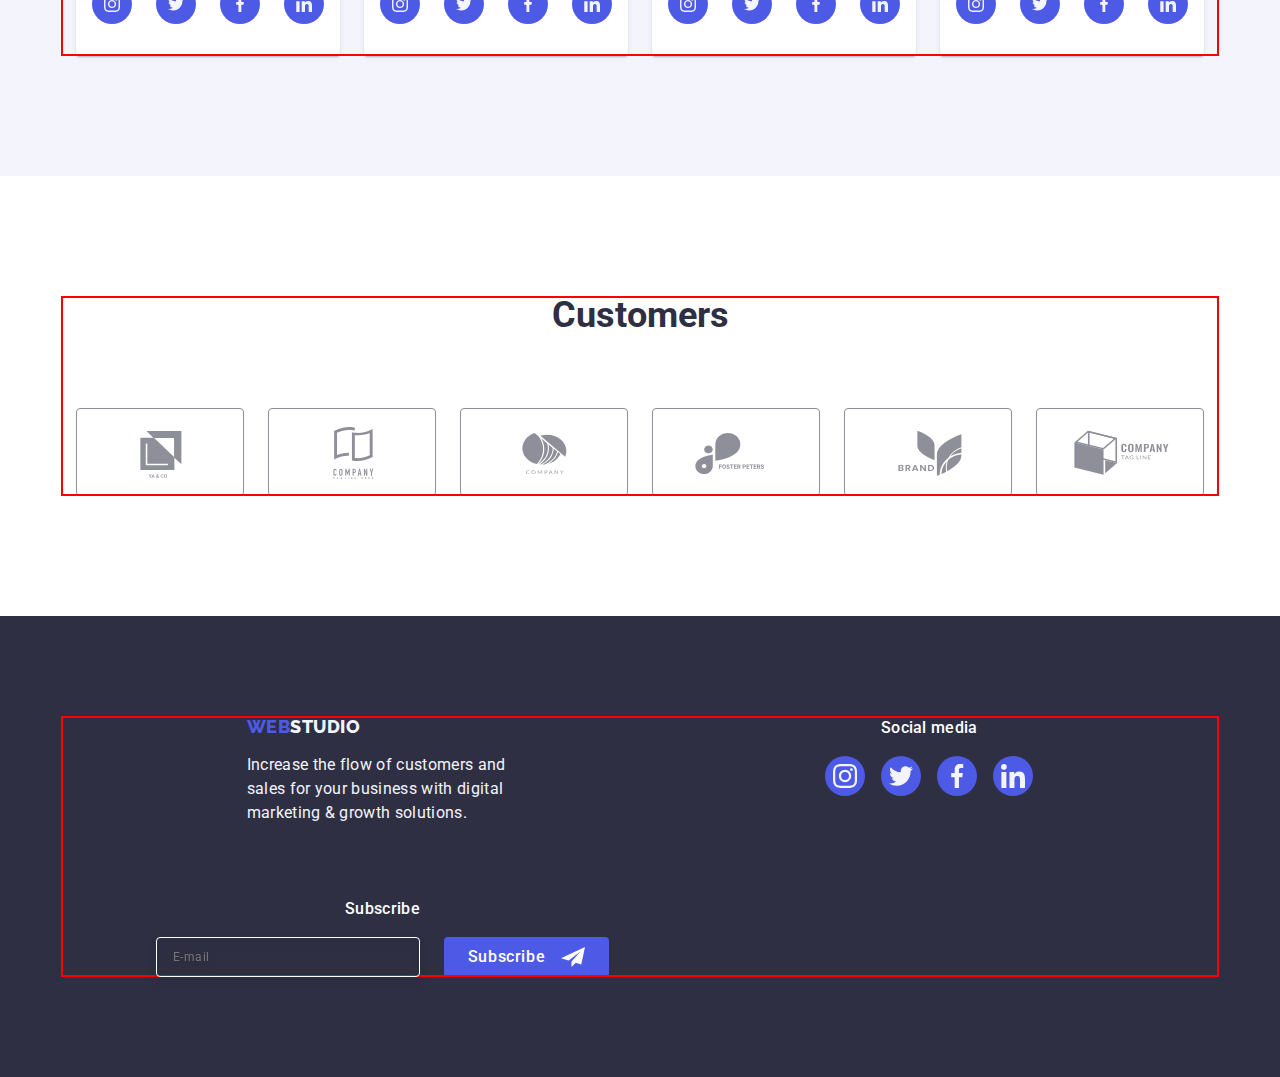
==== commit b7175ab4: "1" ====
--- a/index.html
+++ b/index.html
@@ -32,7 +32,7 @@
   </head>
   <body class="page">
     <!-- Header section -->
-    <header class="header" id="header">
+    <!-- <header class="header" id="header">
       <div class="header-container container">
         <nav class="header-nav">
           <a class="header-logo link" href="./index.html">
@@ -63,16 +63,16 @@
           </ul>
         </address>
       </div>
-    </header>
+    </header> -->
     <!-- Main block -->
     <main class="main">
       <!-- Hero section -->
-      <section class="hero-section" id="section">
+      <!-- <section class="hero-section" id="section">
         <div class="hero-section-container container">
           <h1 class="hero-title"> Effective Solutions for Your Business </h1>
           <button class="hero-btn" type="button" data-modal-open>Order Service</button>
         </div>
-      </section>
+      </section> -->
       <!--Section 1-->
       <section class="onesection">
         <div class="onesection-container container">
--- a/css/styles.css
+++ b/css/styles.css
@@ -57,11 +57,33 @@
 /* Base styles */
 
 .container {
-  width: 1158px;
+  min-width: 320px;
+  max-width: 428px;
   margin-left: auto;
   margin-right: auto;
-  padding-left: 15px;
-  padding-right: 15px;
+  padding-left: 16px;
+  padding-right: 16px;
+
+  outline: 2px solid red;
+  outline-offset: -2px;
+}
+
+@media only screen and (min-width: 768px) {
+  .container {
+    max-width: 768px;
+    outline: 2px solid red;
+    outline-offset: -2px;
+  }
+}
+
+@media only screen and (min-width: 1158px) {
+  .container {
+    max-width: 1158px;
+    padding-left: 15px;
+    padding-right: 15px;
+    outline: 2px solid red;
+    outline-offset: -2px;
+  }
 }
 
 /*header*/
@@ -231,8 +253,22 @@
 
 /*one*/
 .onesection {
-  padding-top: 120px;
-  padding-bottom: 120px;
+  padding-top: 96px;
+  padding-bottom: 96px;
+}
+
+@media only screen and (min-width: 768px) {
+  .onesection {
+    padding-top: 96px;
+    padding-bottom: 96px;
+  }
+}
+
+@media only screen and (min-width: 1158px) {
+  .onesection {
+    padding-top: 120px;
+    padding-bottom: 120px;
+  }
 }
 
 .visually-hidden {
@@ -250,17 +286,50 @@
 }
 
 .onesection-list {
-  gap: 24px;
-  list-style: none;
-  display: flex;
-  justify-content: space-between;
-}
+}
+
+@media only screen and (min-width: 768px) {
+  .onesection-list {
+    display: flex;
+    flex-wrap: wrap;
+    gap: 24px;
+  }
+}
+
+@media only screen and (min-width: 1158px) {
+  .onesection-list {
+    gap: 24px;
+    list-style: none;
+    display: flex;
+    flex-wrap: nowrap;
+    justify-content: space-between;
+  }
+}
+
 .onesection-item {
-  width: 264px;
+}
+
+@media only screen and (min-width: 768px) {
+  .onesection-item {
+    flex-basis: calc((100% - 24px) / 2);
+  }
+}
+
+@media only screen and (min-width: 1158px) {
+  .onesection-item {
+    width: 264px;
+  }
+}
+
+@media only screen and (max-width: 767px) {
+  .onesection-item:not(:last-child) {
+    padding-bottom: 72px;
+  }
 }
 
 .onesection-subtitle {
   margin-bottom: 8px;
+  text-align: center;
   font-weight: 500;
   font-size: 20px;
   line-height: 1.2;
@@ -276,16 +345,28 @@
 }
 
 .spdt-thumb {
-  display: flex;
-  align-items: center;
-  justify-content: center;
-  height: 112px;
-  background-color: #f4f4fd;
-  border-radius: 4px;
-  margin-bottom: 8px;
+  display: none;
+}
+
+@media only screen and (min-width: 1158px) {
+  .spdt-thumb {
+    display: flex;
+    align-items: center;
+    justify-content: center;
+    height: 112px;
+    background-color: #f4f4fd;
+    border-radius: 4px;
+    margin-bottom: 8px;
+  }
 }
 
 /*two*/
+@media only screen and (max-width: 1157.9px) {
+  .two-section {
+    display: none;
+  }
+}
+
 .two-section {
   padding-bottom: 120px;
 }
@@ -308,9 +389,16 @@
 
 /*three*/
 .three-section {
-  padding-top: 120px;
-  padding-bottom: 120px;
+  padding-top: 96px;
+  padding-bottom: 96px;
   background-color: var(--accent-btbg);
+}
+
+@media only screen and (min-width: 1158px) {
+  .three-section {
+    padding-top: 120px;
+    padding-bottom: 120px;
+  }
 }
 
 .section-title {
@@ -323,9 +411,13 @@
 }
 
 .three-list {
-  display: flex;
+  list-style: none;
+  display: flex;
+  flex-wrap: wrap;
+  align-items: center;
   gap: 24px;
-  justify-content: space-between;
+  row-gap: 72px;
+  justify-content: center;
 }
 
 .subtitle-team {
@@ -392,8 +484,15 @@
 
 /*four*/
 .four-section {
-  padding-top: 120px;
-  padding-bottom: 120px;
+  padding-top: 96px;
+  padding-bottom: 96px;
+}
+
+@media only screen and (min-width: 1158px) {
+  .four-section {
+    padding-top: 120px;
+    padding-bottom: 120px;
+  }
 }
 
 .four-section-title {
@@ -406,12 +505,30 @@
 
 .client-list {
   display: flex;
-  gap: 24px;
+  flex-wrap: wrap;
+  justify-content: center;
+  align-items: center;
+  column-gap: 24px;
+  row-gap: 72px;
 }
 
 .four-item {
-  width: calc((100% - 120px) / 6);
+  width: calc((100% - 120px) / 2);
   height: 88px;
+}
+
+@media only screen and (min-width: 768px) {
+  .four-item {
+    width: calc((100% - 120px) / 3);
+    height: 88px;
+  }
+}
+
+@media only screen and (min-width: 1158px) {
+  .four-item {
+    width: calc((100% - 120px) / 6);
+    height: 88px;
+  }
 }
 
 .four-network {
@@ -550,25 +667,52 @@
 
 /*footer*/
 .footer {
-  padding-top: 100px;
-  padding-bottom: 100px;
+  padding-top: 96px;
+  padding-bottom: 96px;
 
   background: #2e2f42;
 }
 
+@media only screen and (min-width: 1158px) {
+  .footer {
+    padding-top: 100px;
+    padding-bottom: 100px;
+  }
+}
+
 .footer-container {
   display: flex;
+  flex-wrap: wrap;
   align-items: baseline;
+  gap: 72px 24px;
+}
+
+@media only screen and (min-width: 768px) {
+  .footer-container {
+  }
+}
+
+@media only screen and (min-width: 1158px) {
+  .footer-container {
+    display: flex;
+    align-items: baseline;
+  }
 }
 
 .footer-logo-p {
-  margin-right: 120px;
+  margin: 0 auto;
+}
+
+@media only screen and (min-width: 1158px) {
+  .footer-logo-p {
+    margin-right: 120px;
+  }
 }
 
 .footer-logo {
-  display: inline-block;
+  display: block;
   margin-bottom: 16px;
-
+  text-align: center;
   font-family: 'Raleway', sans-serif;
   font-weight: 800;
   font-size: 18px;
@@ -578,6 +722,21 @@
   color: #4d5ae5;
 }
 
+@media only screen and (min-width: 1158px) {
+  .footer-logo {
+    display: inline-block;
+    margin-bottom: 16px;
+
+    font-family: 'Raleway', sans-serif;
+    font-weight: 800;
+    font-size: 18px;
+    line-height: 1.17;
+    letter-spacing: 0.03em;
+    text-transform: uppercase;
+    color: #4d5ae5;
+  }
+}
+
 .logo-lightground {
   color: #f4f4fd;
 }
@@ -595,12 +754,26 @@
 }
 
 .footer-social {
+  display: block;
+  text-align: center;
+  margin: 0 auto;
   font-weight: 500;
   font-size: 16px;
   line-height: 1.5;
   letter-spacing: 0.02em;
   color: var(--main-light-cl);
   margin-bottom: 16px;
+}
+
+@media only screen and (min-width: 1158px) {
+  .footer-social-text {
+    font-weight: 500;
+    font-size: 16px;
+    line-height: 1.5;
+    letter-spacing: 0.02em;
+    color: var(--main-light-cl);
+    margin-bottom: 16px;
+  }
 }
 
 .footer-social-list {
@@ -638,6 +811,7 @@
 
 .footer-bottom-text {
   margin-bottom: 16px;
+  text-align: center;
   font-weight: 500;
   font-size: 16px;
   line-height: 1.5;
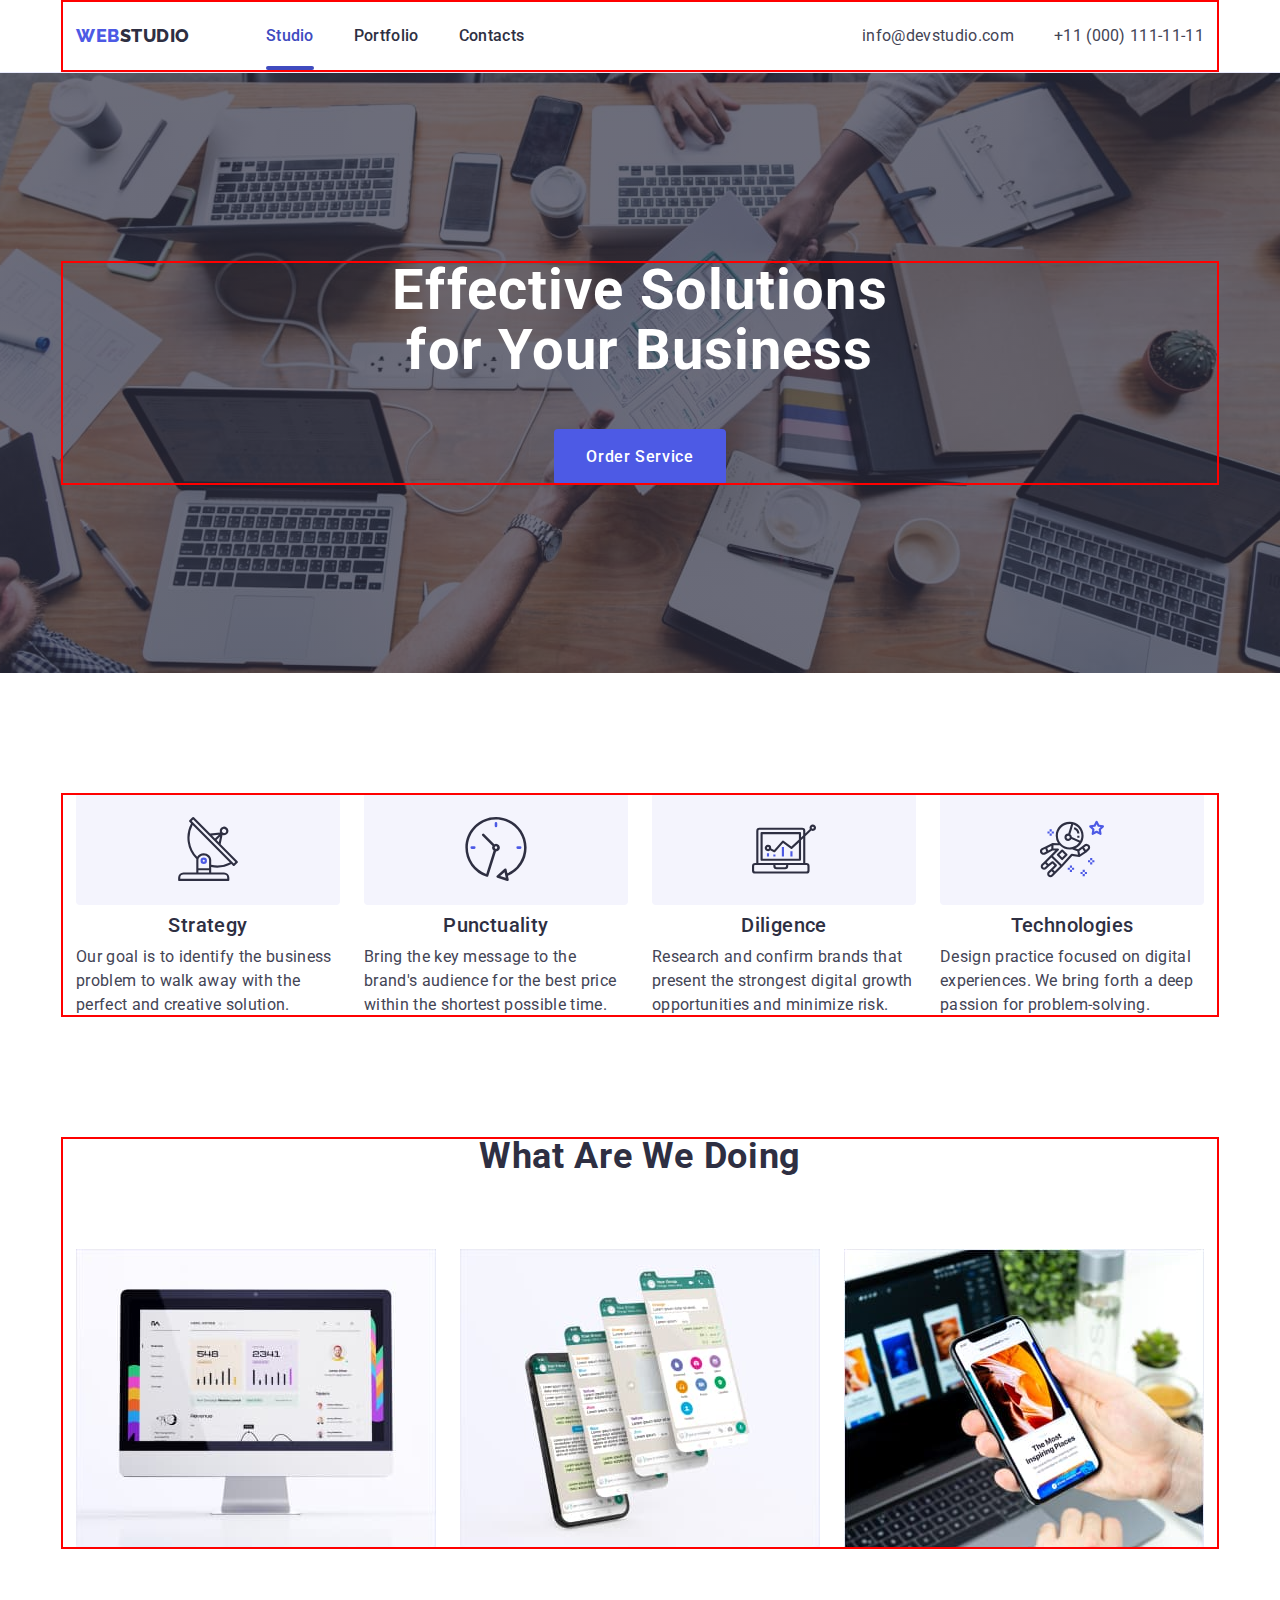
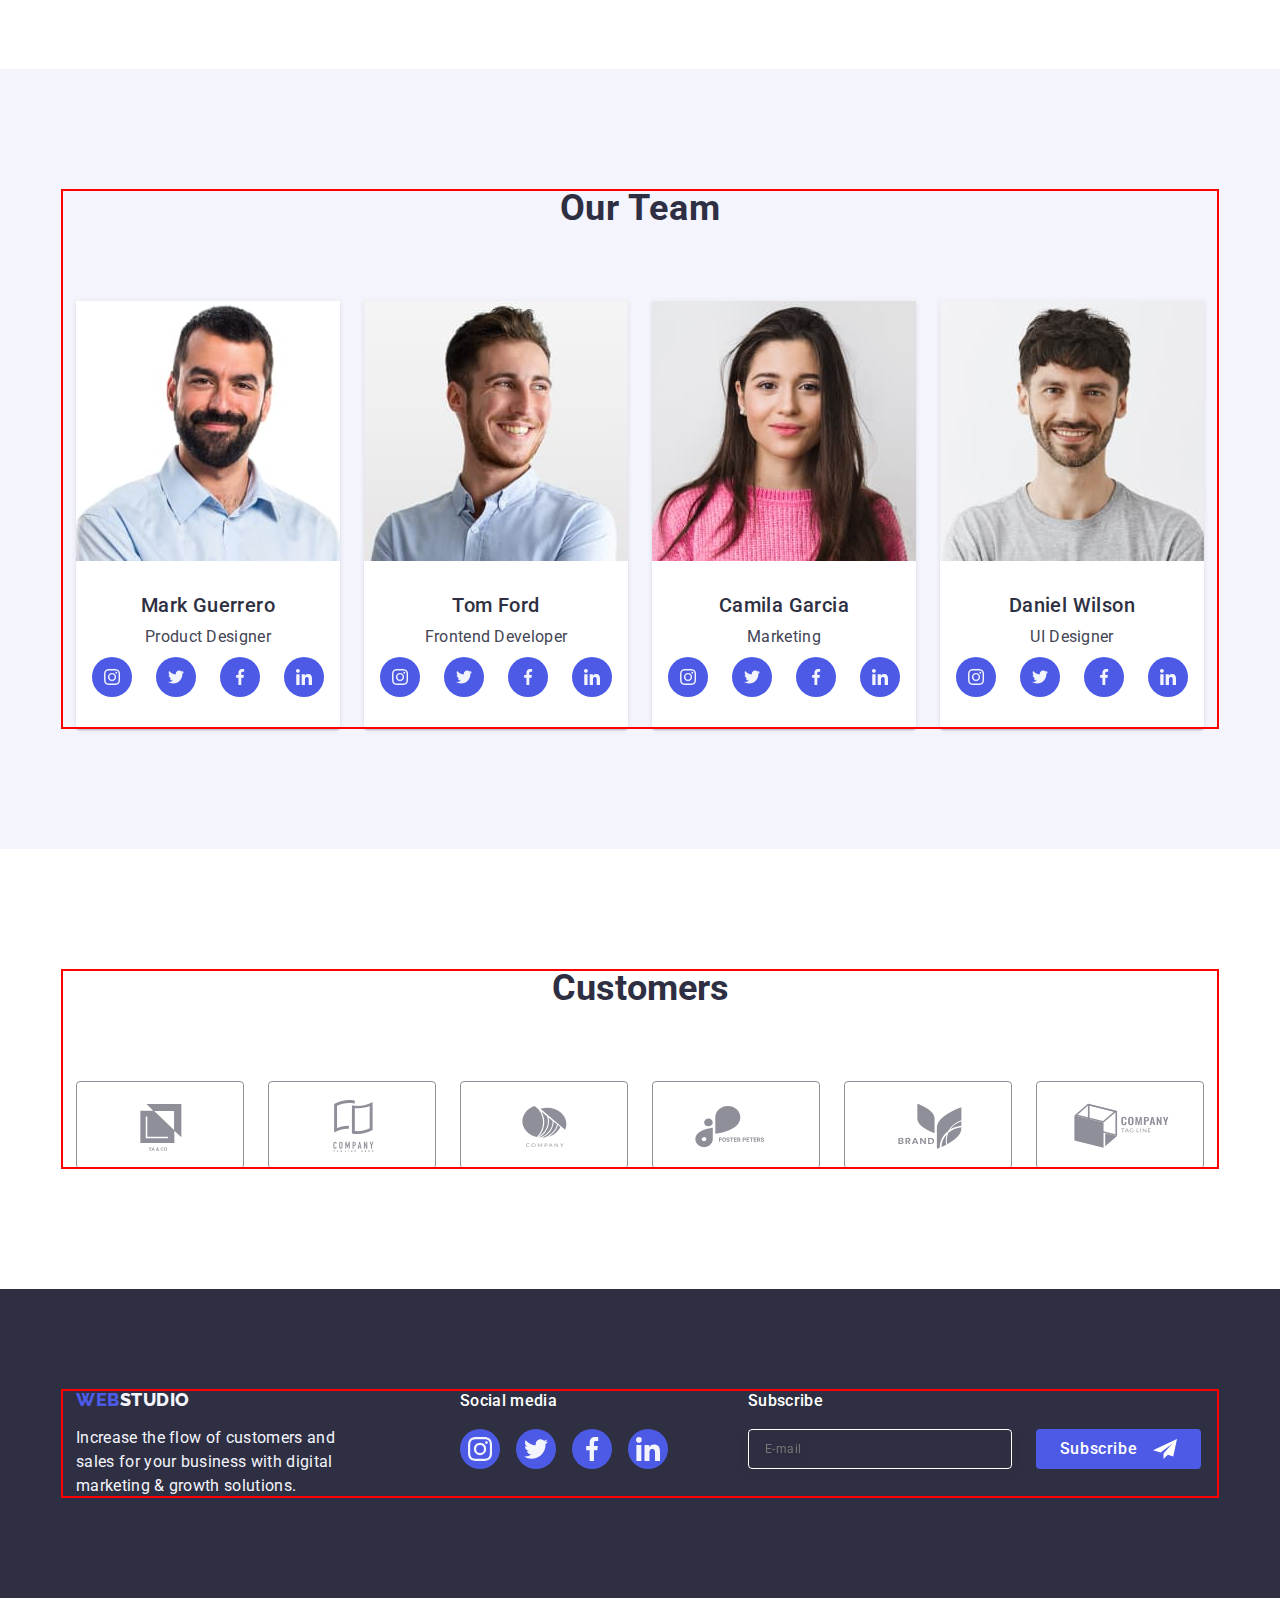
==== commit 8f0a0685: "2" ====
--- a/index.html
+++ b/index.html
@@ -32,7 +32,7 @@
   </head>
   <body class="page">
     <!-- Header section -->
-    <!-- <header class="header" id="header">
+    <header class="header" id="header">
       <div class="header-container container">
         <nav class="header-nav">
           <a class="header-logo link" href="./index.html">
@@ -62,17 +62,86 @@
             </li>
           </ul>
         </address>
+        <header class="header-mob">
+          <button type="button" class="open-menu-btn js-open-menu">
+            <img src="./images/header/Vector.jpg" alt="" />
+          </button> </header
+      ></div>
+      <div class="mob-menu is-hidden js-menu-container">
+        <div>
+          <button type="button" class="close-menu-btn js-close-menu">
+            <svg class="menu-btn-close" width="8" height="8">
+              <use href="./images/icons.svg#icon-x-close"></use>
+            </svg>
+          </button>
+          <ul class="mob-menu-list list">
+            <li class="mob-title-item"
+              ><a class="mob-text-link link active" href="./index.html">Studio</a></li
+            >
+            <li class="mob-title-item"
+              ><a class="mob-text-link link" href="./portfolio.html">Portfolio</a></li
+            >
+            <li class="mob-title-item"><a class="mob-text-link link" href="">Contacts</a></li>
+          </ul>
+        </div>
+        <address class="mob-address">
+          <ul class="mob-soc-list list">
+            <li class="mob-soc-item link"
+              ><a class="mob-soc-title link tel-link" href="tel:+110001111111"
+                >+11 (000) 111-11-11</a
+              ></li
+            >
+            <li class="mob-soc-item link"
+              ><a class="mob-soc-title link mael-link" href="mailto:info@devstudio.com"
+                >info@devstudio.com</a
+              ></li
+            >
+          </ul>
+        </address>
+
+        <ul class="mob-icons">
+          <li class="mob-icon-team">
+            <a href="" class="mob-sending">
+              <svg class="mob-icons-soc" width="24" height="24">
+                <use href="./images/icons.svg#icon-instagram"></use>
+              </svg>
+            </a>
+          </li>
+
+          <li class="mob-icon-team">
+            <a href="" class="mob-sending">
+              <svg class="mob-icons-soc" width="24" height="24">
+                <use href="./images/icons.svg#icon-twitter"></use>
+              </svg>
+            </a>
+          </li>
+          <li class="mob-icon-team">
+            <a href="" class="mob-sending">
+              <svg class="mob-icons-soc" width="24" height="24">
+                <use href="./images/icons.svg#icon-facebook"></use>
+              </svg>
+            </a>
+          </li>
+
+          <li class="mob-icon-team">
+            <a href="" class="mob-sending">
+              <svg class="mob-icons-soc" width="24" height="24">
+                <use href="./images/icons.svg#icon-linkedin"></use>
+              </svg>
+            </a>
+          </li>
+        </ul>
       </div>
-    </header> -->
+    </header>
     <!-- Main block -->
     <main class="main">
       <!-- Hero section -->
-      <!-- <section class="hero-section" id="section">
+      <section class="hero-section" id="section">
         <div class="hero-section-container container">
           <h1 class="hero-title"> Effective Solutions for Your Business </h1>
           <button class="hero-btn" type="button" data-modal-open>Order Service</button>
         </div>
-      </section> -->
+      </section>
       <!--Section 1-->
       <section class="onesection">
         <div class="onesection-container container">
@@ -523,5 +592,6 @@
     </div>
 
     <script src="./js/modal.js"></script>
+    <script src="./js/mobile-menu.js"></script>
   </body>
 </html>
--- a/css/styles.css
+++ b/css/styles.css
@@ -87,129 +87,283 @@
 }
 
 /*header*/
-.header {
+
+.header-mob {
   border-bottom: 1px solid #e7e9fc;
-  box-shadow: 0px 2px 1px rgba(46, 47, 66, 0.08), 0px 1px 1px rgba(46, 47, 66, 0.16),
-    0px 1px 6px rgba(46, 47, 66, 0.08);
-}
-
-.header-container {
-  display: flex;
+  padding: 23px 0;
+}
+
+.open-menu-btn {
+  border: none;
+  background-color: transparent;
+}
+
+.mob-menu {
+  position: fixed;
+  width: 100vw;
+  top: 0;
+  z-index: 999;
+  height: 100vh;
+  background-color: #ffffff;
+  padding: 24px;
+  display: flex;
+  flex-direction: column;
+  justify-content: space-between;
+  overflow: auto;
+  margin: auto;
+  transform: translateX(100%);
+}
+
+.mob-menu.is-open {
+  transform: translateX(0);
+}
+
+.close-menu-btn {
+  width: 24px;
+  height: 24px;
+  display: block;
+  position: absolute;
+  margin-left: auto;
+  line-height: 0;
+  border-radius: 50%;
+  border: 1px solid gray;
+  right: 24px;
+}
+
+.menu-btn-close {
+  width: 8px;
+  height: 8px;
+  justify-content: center;
   align-items: center;
-  justify-content: space-between;
-}
-
-.header-nav {
-  display: flex;
+  flex-shrink: 0;
+}
+
+.mob-title-item:not(:last-child) {
+  margin-bottom: 40px;
+}
+
+.mob-text-link {
+  font-size: 36px;
+  font-family: Roboto;
+  font-style: normal;
+  font-weight: 700;
+  line-height: 40px;
+  letter-spacing: 0.72px;
+  text-transform: capitalize;
+  color: #2e2f42;
+}
+
+.mob-soc-list {
+  margin-bottom: auto;
+}
+
+.mob-soc-item {
+  margin-bottom: 40px;
+}
+
+.tel-link {
+  color: #404bbf;
+  font-family: Roboto;
+  font-size: 36px;
+  font-style: normal;
+  font-weight: 700;
+  line-height: 40px;
+  letter-spacing: 0.72px;
+  text-transform: capitalize;
+}
+
+.mael-link {
+  color: #434455;
+  font-size: 20px;
+  font-style: normal;
+  font-weight: 500;
+  line-height: 1.2;
+  letter-spacing: 0.02em;
+}
+
+.mob-icons {
+  display: flex;
+
+  gap: 56px;
+  margin-top: 40px;
+}
+
+.mob-icon-team {
+  width: 40px;
+  height: 40px;
+  background-color: #4d5ae5;
+  border-radius: 50%;
+  gap: 24px;
+}
+
+.mob-sending {
+  width: 100%;
+  height: 100%;
+  background-color: #4d5ae5;
+  border-radius: 50%;
+  display: flex;
+  text-align: center;
+  justify-content: center;
   align-items: center;
-  padding: 24px 0;
-}
-
-.header-logo {
-  display: flex;
-  align-items: center;
-  margin-right: 76px;
-  font-family: 'Raleway', sans-serif;
-  font-weight: 800;
-  font-size: 18px;
-  line-height: 1.17;
-  color: var(--accent-bt);
-  letter-spacing: 0.03em;
-  text-transform: uppercase;
-}
-
-.logo-durkground {
-  color: #2e2f42;
-}
-
-.header-list {
-  display: flex;
-  align-items: center;
-  gap: 40px;
-  list-style: none;
-  font-weight: 500;
-  line-height: 1.5;
-  letter-spacing: 0.02em;
-  color: var(--accent-cl);
-  text-decoration: none;
-}
-
-.header-item {
-}
-
-.header-link {
-  position: relative;
-  padding-top: 24px;
-  padding-bottom: 24px;
-  text-decoration: none;
-  font-weight: 500;
-  line-height: 1.5;
-  letter-spacing: 0.02em;
-  color: var(--accent-cl);
-
-  transition: color 250ms cubic-bezier(0.4, 0, 0.2, 1);
-}
-
-.header .link:hover,
-.header .link:focus {
-  color: #404bbf;
-}
-
-.header-link.active {
-  color: #404bbf;
-}
-
-.header-link.active::after {
-  content: '';
-  position: absolute;
-  left: 0;
-  bottom: -1px;
-  height: 4px;
-  width: 100%;
-  color: #404bbf;
-  background-color: #404bbf;
-  border-radius: 2px;
-}
-
-.address {
-  font-style: normal;
-  line-height: 1.5;
-  letter-spacing: 0.02em;
-}
-.address-list {
-  font-weight: 400;
-  display: flex;
-  align-items: center;
-  gap: 40px;
-  list-style: none;
-  line-height: 1.5;
-  letter-spacing: 0.02em;
-  color: #434455;
-}
-
-.header-contacts-mail {
-}
-
-.header-contacts {
-  transition: color 250ms cubic-bezier(0.4, 0, 0.2, 1);
-}
-
-.header-contacts-tel {
+  transition: background-color 250ms cubic-bezier(0.4, 0, 0.2, 1);
+}
+
+@media (min-width: 767px) {
+  .header-mob {
+    display: none;
+  }
+}
+
+@media only screen and (min-width: 768px) {
+  .header {
+    border-bottom: 1px solid #e7e9fc;
+    box-shadow: 0px 2px 1px rgba(46, 47, 66, 0.08), 0px 1px 1px rgba(46, 47, 66, 0.16),
+      0px 1px 6px rgba(46, 47, 66, 0.08);
+  }
+
+  .header-container {
+    display: flex;
+    align-items: center;
+    justify-content: space-between;
+  }
+
+  .header-nav {
+    display: flex;
+    align-items: center;
+    padding: 24px 0;
+  }
+
+  .header-logo {
+    display: flex;
+    align-items: center;
+    margin-right: 76px;
+    font-family: 'Raleway', sans-serif;
+    font-weight: 800;
+    font-size: 18px;
+    line-height: 1.17;
+    color: var(--accent-bt);
+    letter-spacing: 0.03em;
+    text-transform: uppercase;
+  }
+
+  .logo-durkground {
+    color: #2e2f42;
+  }
+
+  .header-list {
+    display: flex;
+    align-items: center;
+    gap: 40px;
+    list-style: none;
+    font-weight: 500;
+    line-height: 1.5;
+    letter-spacing: 0.02em;
+    color: var(--accent-cl);
+    text-decoration: none;
+  }
+
+  .header-item {
+  }
+
+  .header-link {
+    position: relative;
+    padding-top: 24px;
+    padding-bottom: 24px;
+    text-decoration: none;
+    font-weight: 500;
+    line-height: 1.5;
+    letter-spacing: 0.02em;
+    color: var(--accent-cl);
+
+    transition: color 250ms cubic-bezier(0.4, 0, 0.2, 1);
+  }
+
+  .header .link:hover,
+  .header .link:focus {
+    color: #404bbf;
+  }
+
+  .header-link.active {
+    color: #404bbf;
+  }
+
+  .header-link.active::after {
+    content: '';
+    position: absolute;
+    left: 0;
+    bottom: -1px;
+    height: 4px;
+    width: 100%;
+    color: #404bbf;
+    background-color: #404bbf;
+    border-radius: 2px;
+  }
+
+  .address {
+    font-style: normal;
+    line-height: 1.5;
+    letter-spacing: 0.02em;
+  }
+  .address-list {
+    font-weight: 400;
+    display: flex;
+    align-items: center;
+    gap: 40px;
+    list-style: none;
+    line-height: 1.5;
+    letter-spacing: 0.02em;
+    color: #434455;
+  }
+
+  .header-contacts-mail {
+  }
+
+  .header-contacts {
+    transition: color 250ms cubic-bezier(0.4, 0, 0.2, 1);
+  }
+
+  .header-contacts-tel {
+  }
 }
 
 /*hero*/
 .hero-section {
-  padding-top: 188px;
-  padding-bottom: 188px;
+  padding-top: 112px;
+  padding-bottom: 72px;
 
   background: #2e2f42;
   margin: 0 auto;
   background-image: linear-gradient(rgba(46, 47, 66, 0.7), rgba(46, 47, 66, 0.7)),
     url(../images/hero-image/people-office.jpg);
-  max-width: 1440px;
+  max-width: 428px;
+  height: 432px;
   background-repeat: no-repeat;
   background-position: center;
   background-size: cover;
+}
+
+@media only screen and (min-width: 768px) {
+  .hero-section {
+    max-width: 768px;
+    height: 432px;
+  }
+}
+
+@media only screen and (min-width: 1158px) {
+  .hero-section {
+    padding-top: 188px;
+    padding-bottom: 188px;
+    min-width: 496px;
+    height: 600px;
+    background: #2e2f42;
+    margin: 0 auto;
+    background-image: linear-gradient(rgba(46, 47, 66, 0.7), rgba(46, 47, 66, 0.7)),
+      url(../images/hero-image/people-office.jpg);
+    max-width: 1440px;
+    background-repeat: no-repeat;
+    background-position: center;
+    background-size: cover;
+  }
 }
 
 .hero-section-container {
@@ -221,12 +375,36 @@
   display: block;
   margin: 0 auto;
 
-  margin-bottom: 48px;
+  margin-bottom: 72px;
   font-weight: 700;
-  font-size: 56px;
+  font-size: 36px;
+  text-align: center;
   line-height: 1.07;
   letter-spacing: 0.02em;
   color: var(--main-light-cl);
+}
+
+@media only screen and (min-width: 768px) {
+  .hero-title {
+    margin-bottom: 36px;
+    font-size: 56px;
+  }
+}
+
+@media only screen and (min-width: 1158px) {
+  .hero-title {
+    max-width: 496px;
+
+    display: block;
+    margin: 0 auto;
+
+    margin-bottom: 48px;
+    font-weight: 700;
+    font-size: 56px;
+    line-height: 1.07;
+    letter-spacing: 0.02em;
+    color: var(--main-light-cl);
+  }
 }
 
 .hero-btn {
@@ -331,10 +509,15 @@
   margin-bottom: 8px;
   text-align: center;
   font-weight: 500;
-  font-size: 20px;
+  font-size: 36px;
   line-height: 1.2;
   letter-spacing: 0.02em;
   color: var(--accent-cl);
+}
+@media only screen and (min-width: 1158px) {
+  .onesection-subtitle {
+    font-size: 20px;
+  }
 }
 
 .onesection-desc {
@@ -684,23 +867,38 @@
   display: flex;
   flex-wrap: wrap;
   align-items: baseline;
-  gap: 72px 24px;
+  gap: 72px;
 }
 
 @media only screen and (min-width: 768px) {
   .footer-container {
+    row-gap: 72px;
+    column-gap: 24px;
+    padding-left: 108px;
+    padding-right: 108px;
+    margin-left: 0 auto;
   }
 }
 
 @media only screen and (min-width: 1158px) {
   .footer-container {
     display: flex;
+    flex-wrap: nowrap;
     align-items: baseline;
+    padding-left: 15px;
+    row-gap: 0;
+    column-gap: 0;
   }
 }
 
 .footer-logo-p {
   margin: 0 auto;
+}
+
+@media only screen and (min-width: 768px) {
+  .footer-logo-p {
+    margin-left: 0%;
+  }
 }
 
 @media only screen and (min-width: 1158px) {
@@ -722,6 +920,12 @@
   color: #4d5ae5;
 }
 
+@media only screen and (min-width: 768px) {
+  .footer-logo {
+    text-align: left;
+  }
+}
+
 @media only screen and (min-width: 1158px) {
   .footer-logo {
     display: inline-block;
@@ -753,6 +957,23 @@
   margin-bottom: 16px;
 }
 
+@media only screen and (min-width: 768px) {
+  .footer-social-text {
+    text-align: left;
+  }
+}
+
+@media only screen and (min-width: 1158px) {
+  .footer-social-text {
+    margin-bottom: 16px;
+    font-weight: 500;
+    font-size: 16px;
+    line-height: 1.5;
+    letter-spacing: 0.02em;
+    color: var(--main-light-cl);
+  }
+}
+
 .footer-social {
   display: block;
   text-align: center;
@@ -766,13 +987,8 @@
 }
 
 @media only screen and (min-width: 1158px) {
-  .footer-social-text {
-    font-weight: 500;
-    font-size: 16px;
-    line-height: 1.5;
-    letter-spacing: 0.02em;
-    color: var(--main-light-cl);
-    margin-bottom: 16px;
+  .footer-social {
+    margin-right: 80px;
   }
 }
 
@@ -807,30 +1023,43 @@
 }
 
 .footer-bottom {
+  width: 100%;
 }
 
 .footer-bottom-text {
   margin-bottom: 16px;
-  text-align: center;
   font-weight: 500;
   font-size: 16px;
   line-height: 1.5;
   letter-spacing: 0.02em;
   color: #ffffff;
-  padding-left: 80px;
+  text-align: center;
+}
+
+@media only screen and (min-width: 768px) {
+  .footer-bottom-text {
+    text-align: left;
+  }
 }
 
 .subscribe-form {
-  display: flex;
-  gap: 24px;
+  /* display: flex;
+  gap: 24px; */
+}
+
+@media only screen and (min-width: 768px) {
+  .subscribe-form {
+    display: flex;
+    flex-direction: row;
+    align-items: unset;
+  }
 }
 
 .subscribe-form-label {
-  padding-left: 80px;
 }
 
 .subscribe-form-input {
-  width: 264px;
+  width: 398px;
   height: 40px;
   border: 1px solid #ffffff;
   background-color: transparent;
@@ -843,10 +1072,25 @@
   color: #ffffff;
 }
 
+@media only screen and (min-width: 768px) {
+  .subscribe-form-input {
+    width: 264px;
+  }
+}
+
+@media only screen and (min-width: 1158px) {
+  .subscribe-form-input {
+    margin-right: 24px;
+  }
+}
+
 .footer-btn {
   min-width: 165px;
   height: 40px;
   display: flex;
+  margin-top: 16px;
+  margin-left: 131px;
+  margin-right: auto;
   justify-content: center;
   align-items: center;
   font-family: 'Roboto', sans-serif;
@@ -859,6 +1103,12 @@
   background-color: #4d5ae5;
   border: none;
   border-radius: 4px;
+}
+
+@media only screen and (min-width: 768px) {
+  .footer-btn {
+    margin: auto;
+  }
 }
 
 .footer-btn-icon {
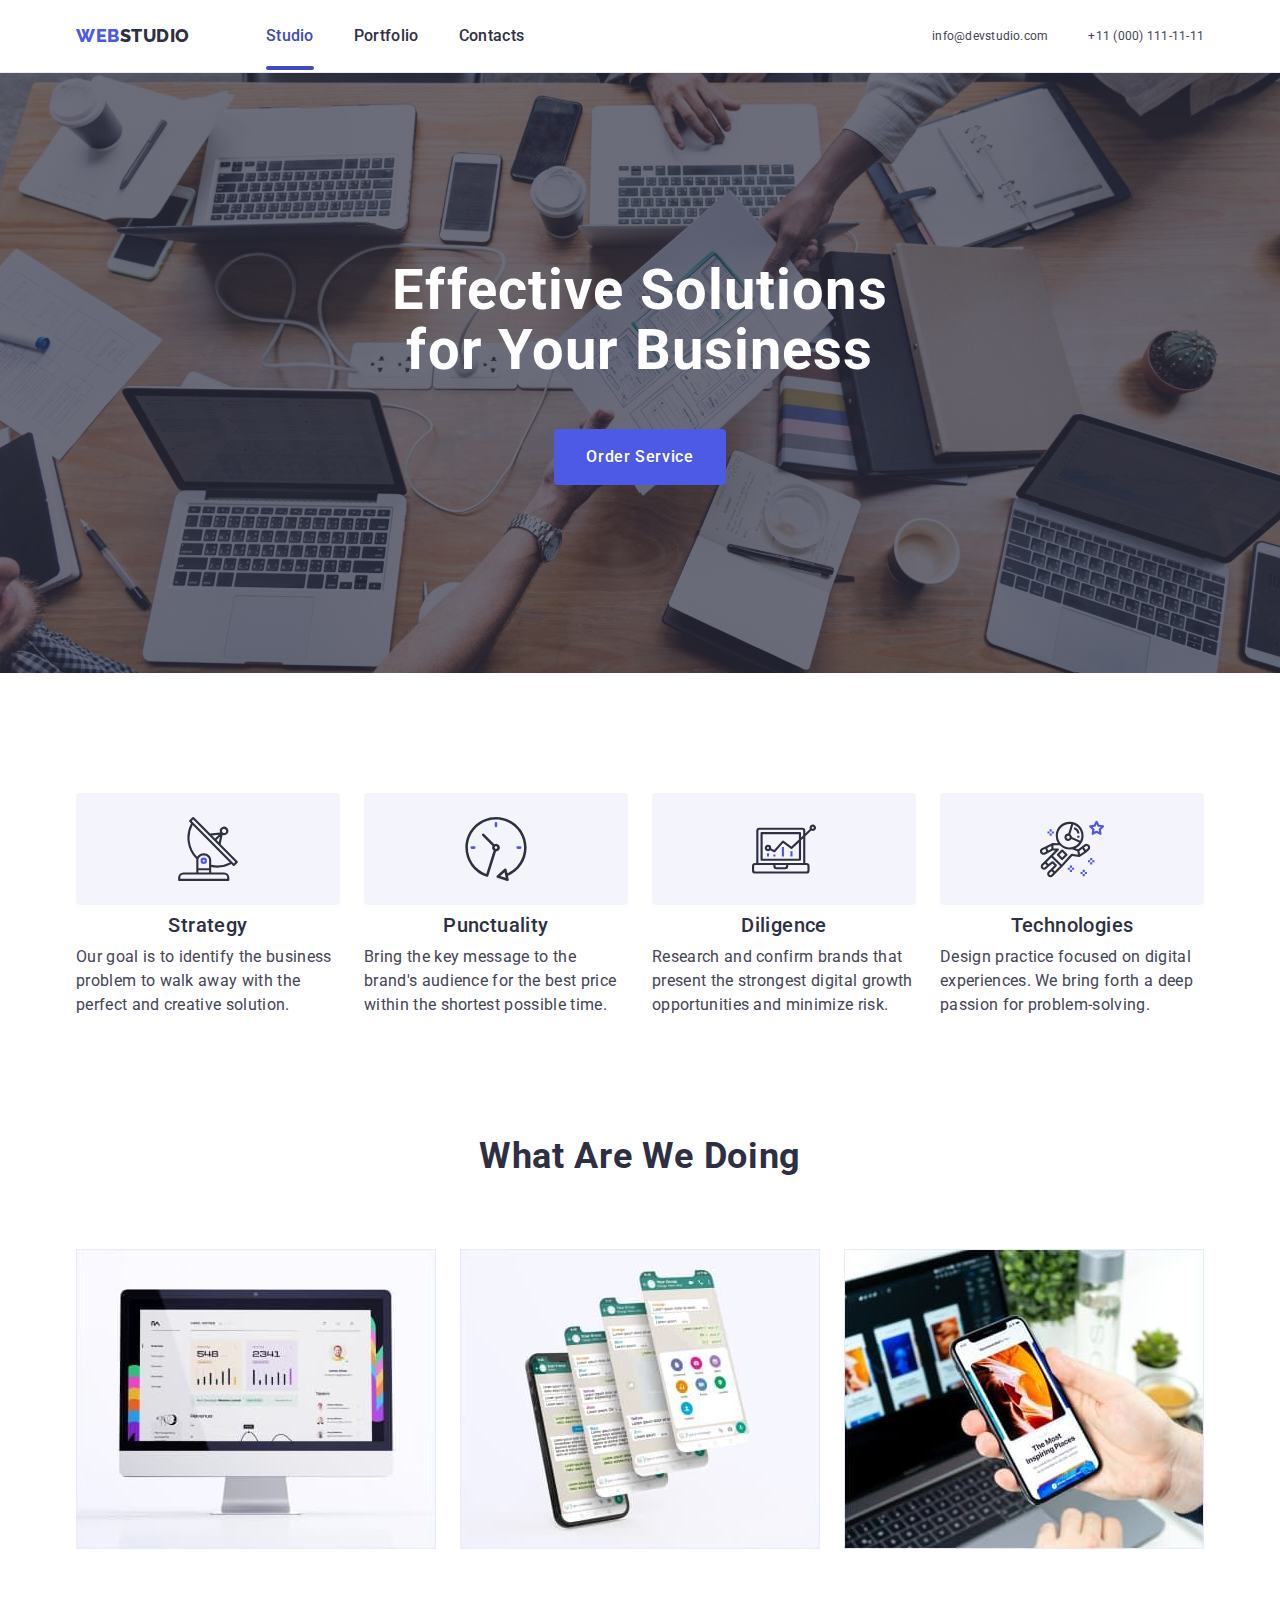
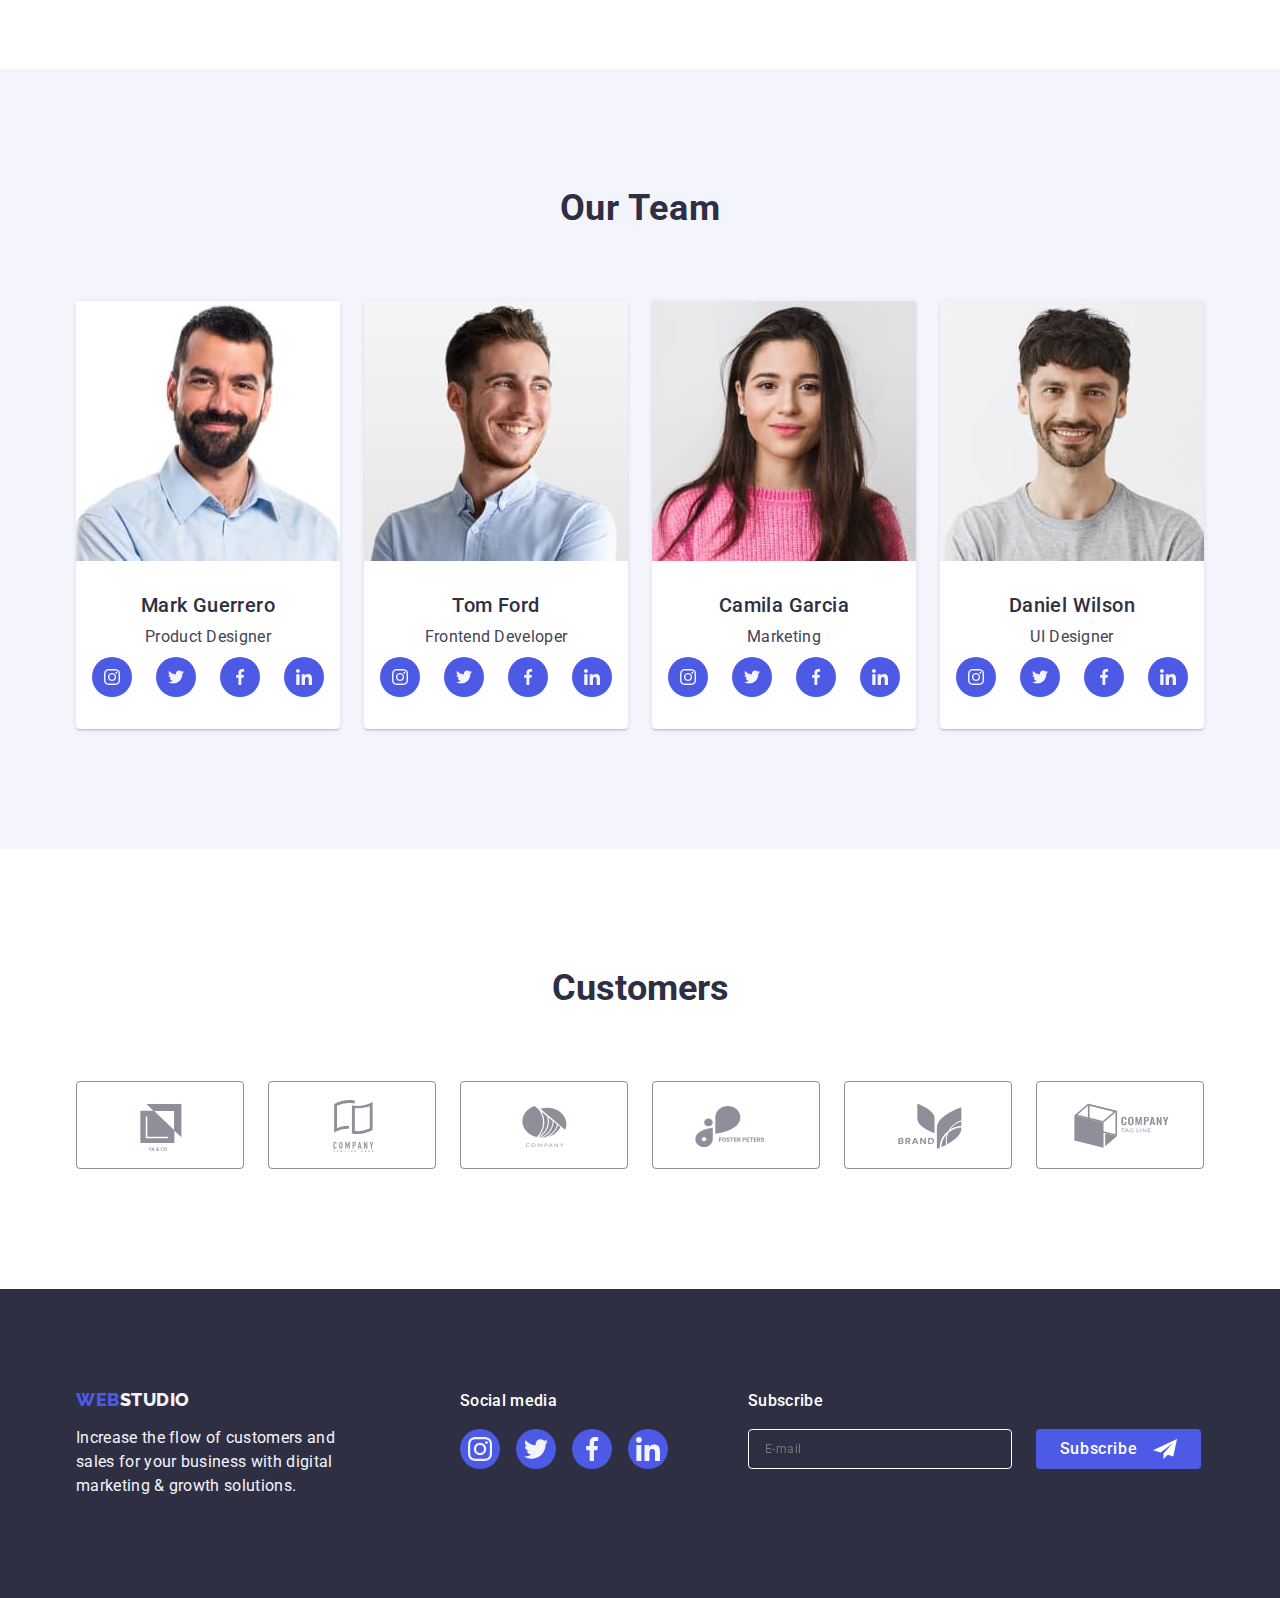
==== commit df8129a2: "to mentor" ====
--- a/index.html
+++ b/index.html
@@ -205,7 +205,8 @@
           <ul class="two-list list">
             <li class="two-item">
               <img
-                src="./images/section-2/img-1.jpg"
+                srcset="./images/section-2/img-1@1x.jpg 1x, ./images/section-2/img-1@2x.jpg 2x"
+                src="./images/section-2/img-1@1x.jpg"
                 alt="computer monitor"
                 width="360"
                 height="300"
@@ -213,7 +214,8 @@
             </li>
             <li class="two-item">
               <img
-                src="./images/section-2/img-2.jpg"
+                srcset="./images/section-2/img-2@1x.jpg 1x, ./images/section-2/img-2@2x.jpg 2x"
+                src="./images/section-2/img-2@1x.jpg"
                 alt="smart  phone screens"
                 width="360"
                 height="300"
@@ -221,7 +223,8 @@
             </li>
             <li class="two-item">
               <img
-                src="./images/section-2/img-3.jpg"
+                srcset="./images/section-2/img-3@1x.jpg 1x, ./images/section-2/img-3@2x.jpg 2x"
+                src="./images/section-2/img-3@1x.jpg"
                 alt="smartphone in hand on the background of a laptop"
                 width="360"
                 height="300"
@@ -237,7 +240,8 @@
           <ul class="three-list list">
             <li class="three-item">
               <img
-                src="./images/section-3/img-1.jpg"
+                srcset="./images/section-3/img-1@1x.jpg 1x, ./images/section-3/img-1@2x.jpg 2x"
+                src="./images/section-3/img-1@1x.jpg"
                 alt="Mark Guerrero Product Designer"
                 width="264"
                 height="260"
@@ -279,7 +283,8 @@
             </li>
             <li class="three-item">
               <img
-                src="./images/section-3/img-2.jpg"
+                srcset="./images/section-3/img-2@1x.jpg 1x, ./images/section-3/img-2@2x.jpg 2x"
+                src="./images/section-3/img-2@1x.jpg"
                 alt="Tom Ford Frontend Developer"
                 width="264"
                 height="260"
@@ -321,7 +326,8 @@
             </li>
             <li class="three-item">
               <img
-                src="./images/section-3/img-3.jpg"
+                srcset="./images/section-3/img-3@1x.jpg 1x, ./images/section-3/img-3@2x.jpg 2x"
+                src="./images/section-3/img-3@1x.jpg"
                 alt="Camila Garcia Marketing"
                 width="264"
                 height="260"
@@ -363,7 +369,8 @@
             </li>
             <li class="three-item">
               <img
-                src="./images/section-3/img-4.jpg"
+                srcset="./images/section-3/img-4@1x.jpg 1x, ./images/section-3/img-4@2x.jpg 2x"
+                src="./images/section-3/img-4@1x.jpg"
                 alt="Daniel Wilson UI Designer"
                 width="264"
                 height="260"
--- a/css/styles.css
+++ b/css/styles.css
@@ -32,6 +32,8 @@
 
 img {
   display: block;
+  max-width: 100%;
+  height: auto;
 }
 
 .list,
@@ -64,15 +66,15 @@
   padding-left: 16px;
   padding-right: 16px;
 
-  outline: 2px solid red;
-  outline-offset: -2px;
+  /* outline: 2px solid red;
+  outline-offset: -2px; */
 }
 
 @media only screen and (min-width: 768px) {
   .container {
     max-width: 768px;
-    outline: 2px solid red;
-    outline-offset: -2px;
+    /* outline: 2px solid red;
+    outline-offset: -2px; */
   }
 }
 
@@ -81,8 +83,8 @@
     max-width: 1158px;
     padding-left: 15px;
     padding-right: 15px;
-    outline: 2px solid red;
-    outline-offset: -2px;
+    /* outline: 2px solid red;
+    outline-offset: -2px; */
   }
 }
 
@@ -206,6 +208,43 @@
   justify-content: center;
   align-items: center;
   transition: background-color 250ms cubic-bezier(0.4, 0, 0.2, 1);
+}
+
+.header-list {
+  display: none;
+}
+
+.address-list {
+  display: none;
+}
+
+.header-container {
+  display: flex;
+  align-items: center;
+  justify-content: space-between;
+}
+
+.header-logo {
+  display: flex;
+  align-items: center;
+  margin-right: 76px;
+  font-family: 'Raleway', sans-serif;
+  font-weight: 800;
+  font-size: 18px;
+  line-height: 1.17;
+  color: var(--accent-bt);
+  letter-spacing: 0.03em;
+  text-transform: uppercase;
+}
+
+.logo-durkground {
+  color: #2e2f42;
+}
+
+.header-nav {
+  display: flex;
+  align-items: center;
+  padding: 24px 0;
 }
 
 @media (min-width: 767px) {
@@ -306,6 +345,30 @@
   }
   .address-list {
     font-weight: 400;
+    display: block;
+    font-size: 12px;
+    align-items: center;
+    gap: 40px;
+    list-style: none;
+    line-height: 1.5;
+    letter-spacing: 0.02em;
+    color: #434455;
+  }
+
+  .header-contacts-mail {
+  }
+
+  .header-contacts {
+    transition: color 250ms cubic-bezier(0.4, 0, 0.2, 1);
+  }
+
+  .header-contacts-tel {
+  }
+}
+
+@media only screen and (min-width: 1158px) {
+  .address-list {
+    font-weight: 400;
     display: flex;
     align-items: center;
     gap: 40px;
@@ -314,16 +377,6 @@
     letter-spacing: 0.02em;
     color: #434455;
   }
-
-  .header-contacts-mail {
-  }
-
-  .header-contacts {
-    transition: color 250ms cubic-bezier(0.4, 0, 0.2, 1);
-  }
-
-  .header-contacts-tel {
-  }
 }
 
 /*hero*/
@@ -334,7 +387,7 @@
   background: #2e2f42;
   margin: 0 auto;
   background-image: linear-gradient(rgba(46, 47, 66, 0.7), rgba(46, 47, 66, 0.7)),
-    url(../images/hero-image/people-office.jpg);
+    url(../images/hero-image/bg_mob@1x.jpg);
   max-width: 428px;
   height: 432px;
   background-repeat: no-repeat;
@@ -342,10 +395,25 @@
   background-size: cover;
 }
 
+@media (min-device-pixel-ratio: 2), (min-resolution: 192dpi), (min-resolution: 2dppx) {
+  .hero-section {
+    background-image: linear-gradient(rgba(46, 47, 66, 0.7), rgba(46, 47, 66, 0.7)),
+      url(../images/hero-image/bg_mob@2x.jpg);
+  }
+}
+
 @media only screen and (min-width: 768px) {
   .hero-section {
     max-width: 768px;
-    height: 432px;
+    height: 436px;
+    background-image: linear-gradient(rgba(46, 47, 66, 0.7), rgba(46, 47, 66, 0.7)),
+      url(../images/hero-image/bg_tab@1x.jpg);
+  }
+  @media (min-device-pixel-ratio: 2), (min-resolution: 192dpi), (min-resolution: 2dppx) {
+    .hero-section {
+      background-image: linear-gradient(rgba(46, 47, 66, 0.7), rgba(46, 47, 66, 0.7)),
+        url(../images/hero-image/bg_tab@2x.jpg);
+    }
   }
 }
 
@@ -358,11 +426,17 @@
     background: #2e2f42;
     margin: 0 auto;
     background-image: linear-gradient(rgba(46, 47, 66, 0.7), rgba(46, 47, 66, 0.7)),
-      url(../images/hero-image/people-office.jpg);
+      url(../images/hero-image/bg_desk@1x.jpg);
     max-width: 1440px;
     background-repeat: no-repeat;
     background-position: center;
     background-size: cover;
+  }
+  @media (min-device-pixel-ratio: 2), (min-resolution: 192dpi), (min-resolution: 2dppx) {
+    .hero-section {
+      background-image: linear-gradient(rgba(46, 47, 66, 0.7), rgba(46, 47, 66, 0.7)),
+        url(../images/hero-image/bg_desk@2x.jpg);
+    }
   }
 }
 
